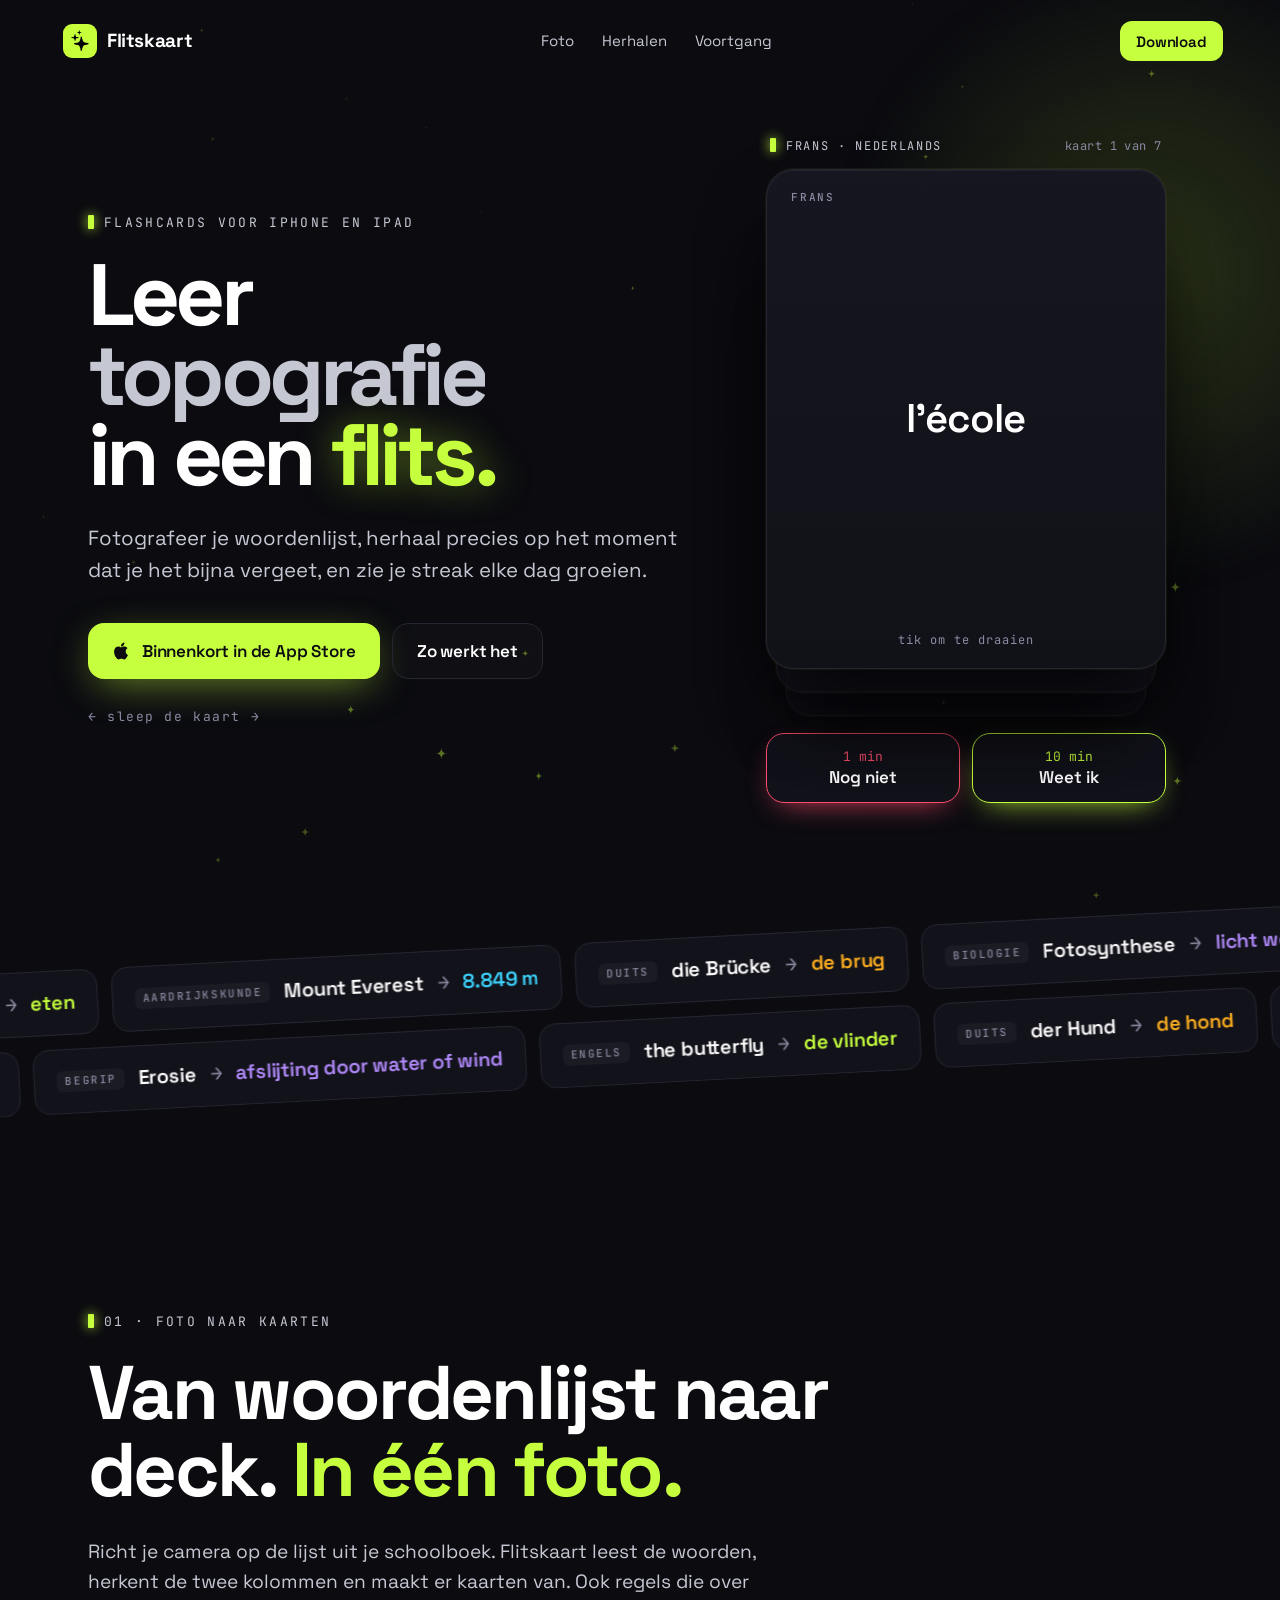
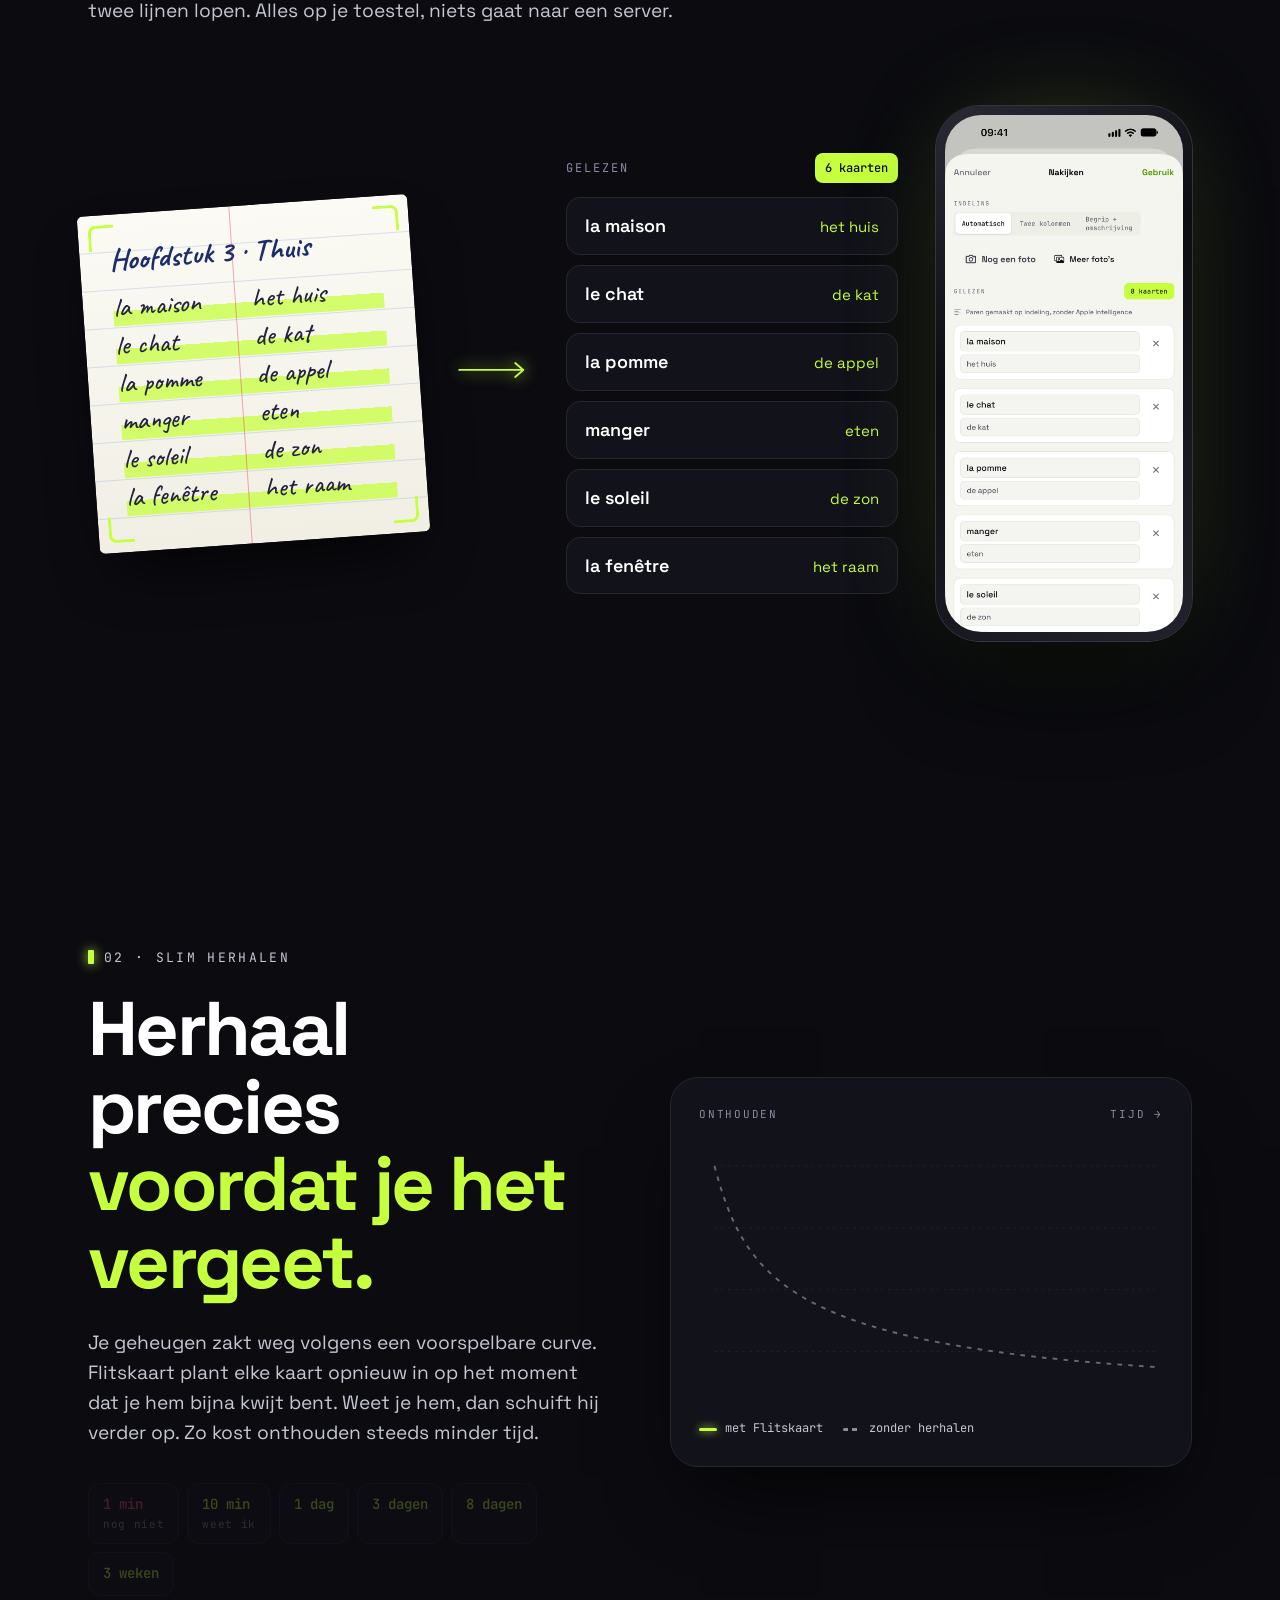
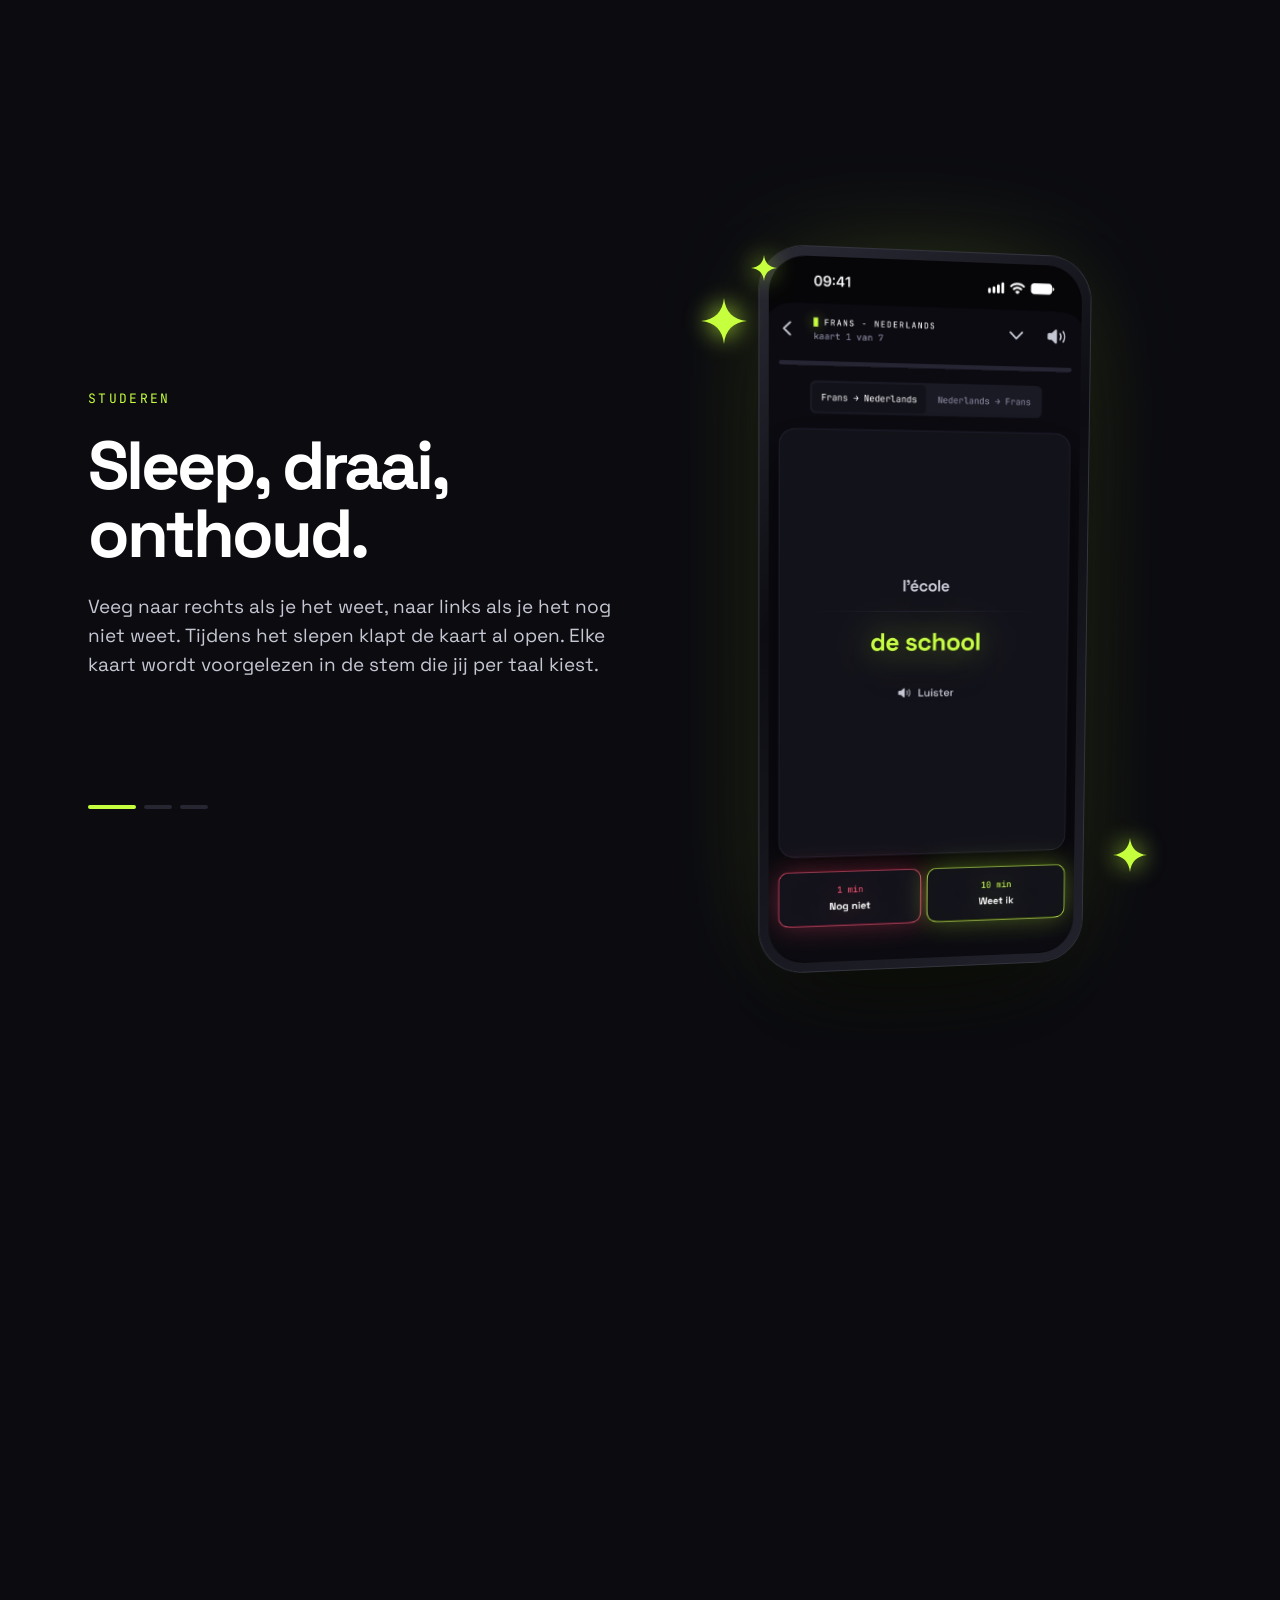
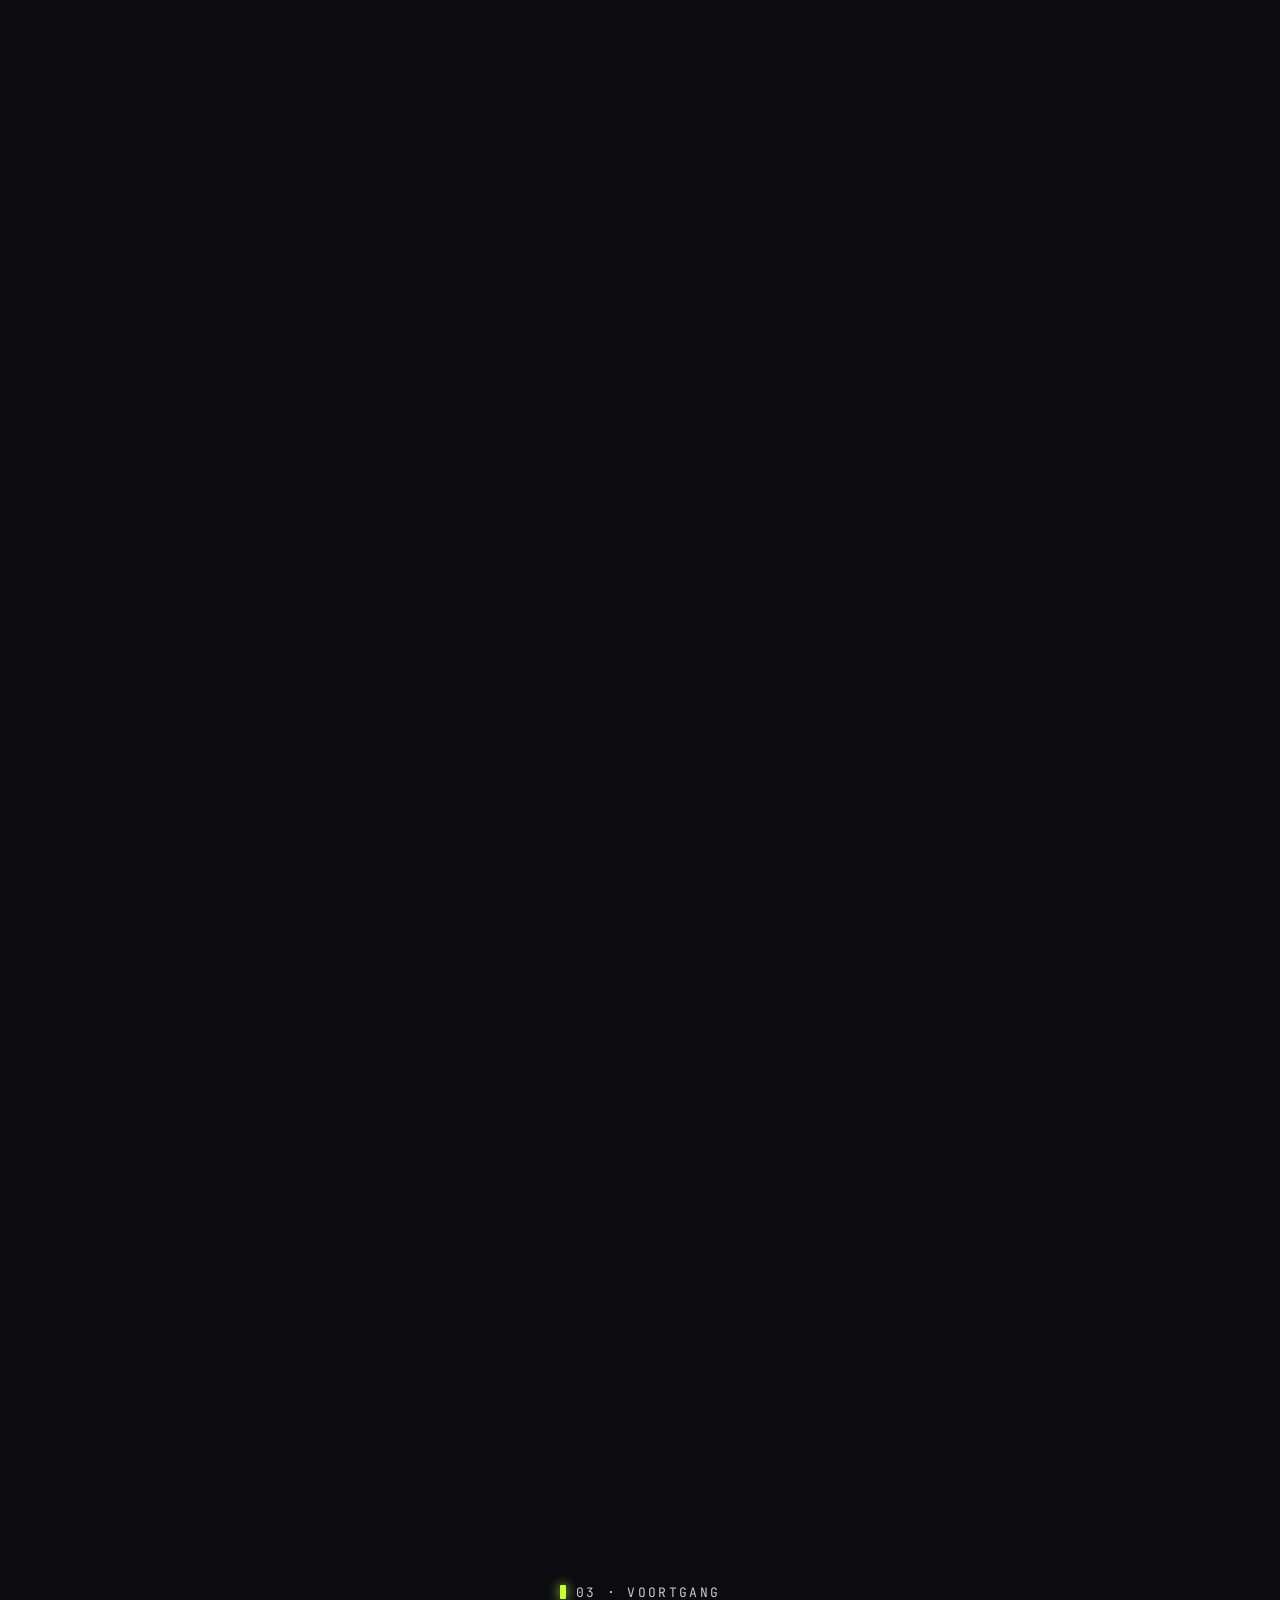
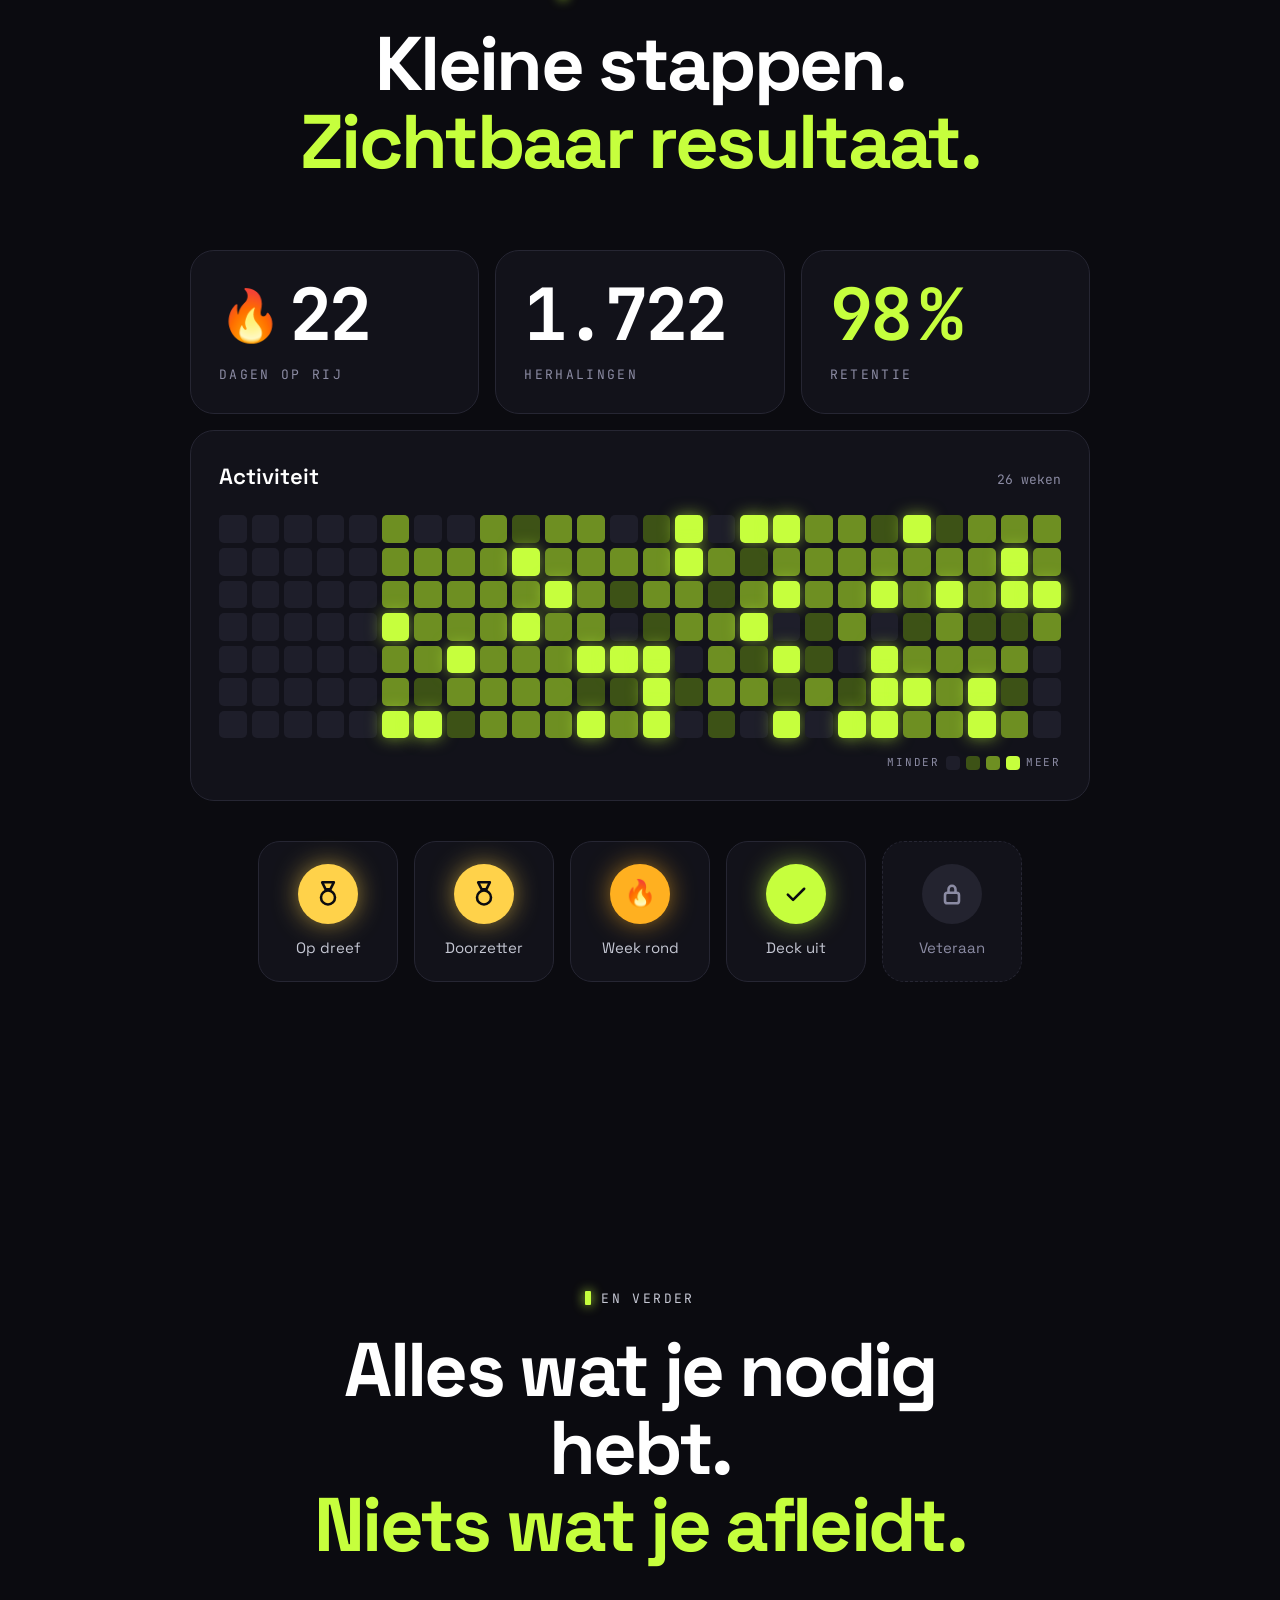
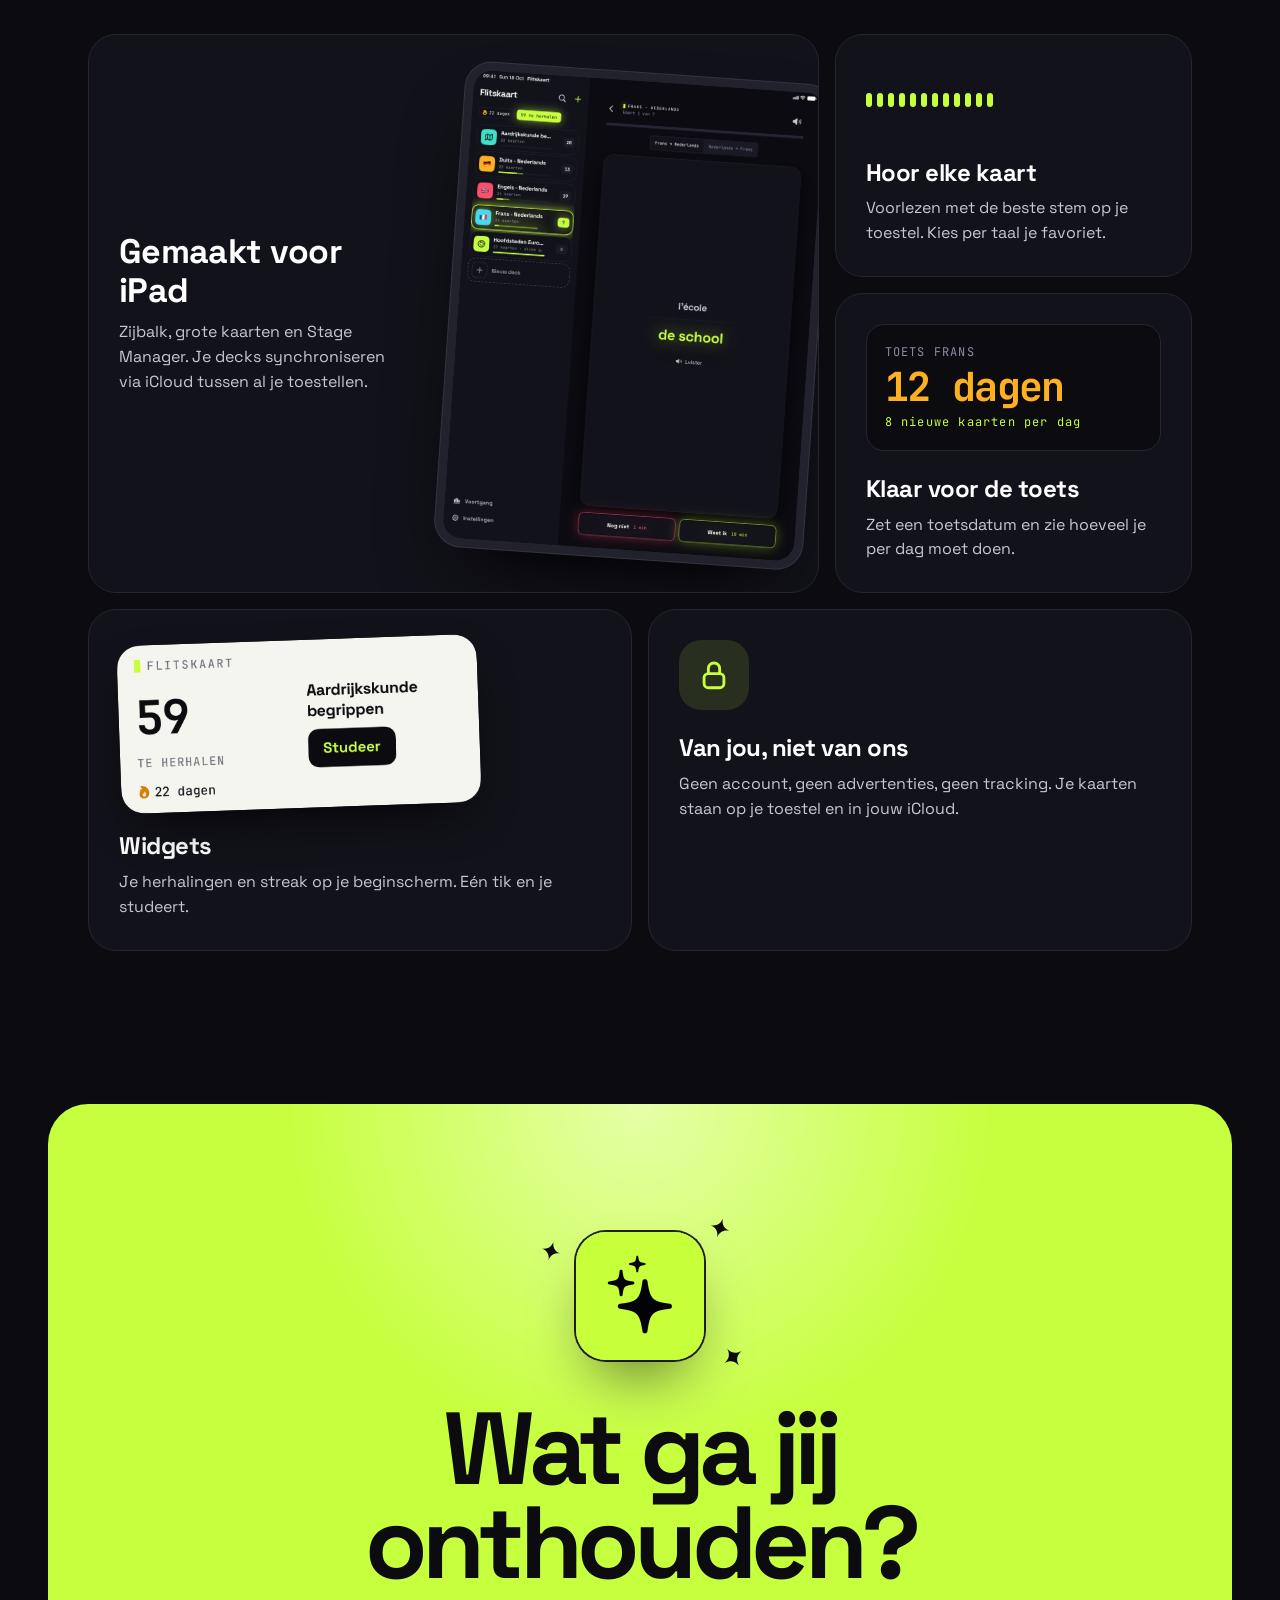
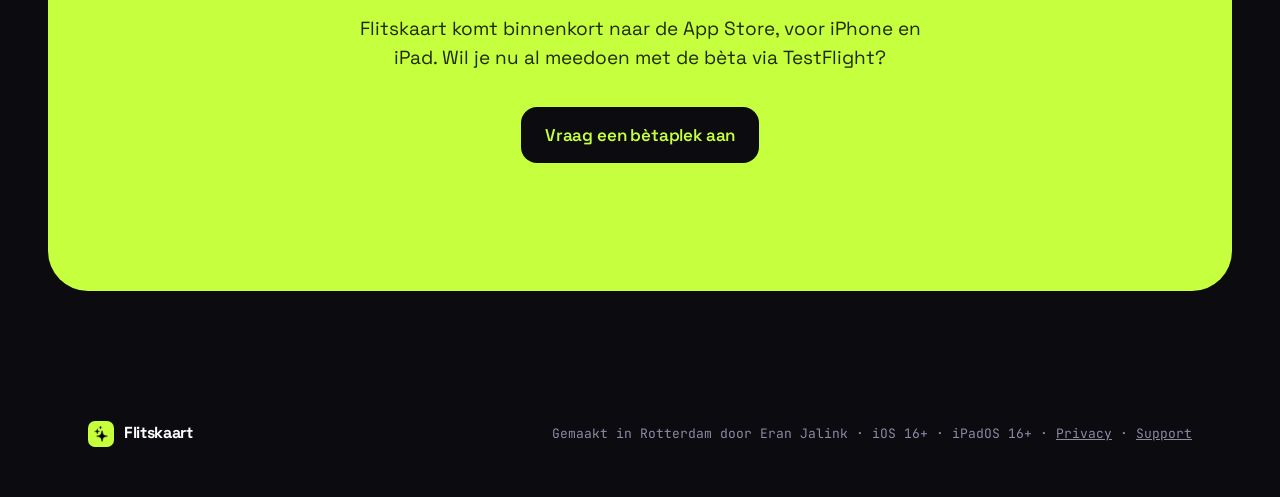
==== flitskaart/index.html @ 09acbc09 "Flitskaart: landing page op /flitskaart/" ====
<!doctype html>
<html lang="nl">
<head>
  <meta charset="utf-8">
  <meta name="viewport" content="width=device-width, initial-scale=1, viewport-fit=cover">
  <title>Flitskaart: leer alles, in een flits</title>
  <meta name="description" content="Flitskaart is een flashcard-app voor iPhone en iPad. Fotografeer je woordenlijst, herhaal slim op het juiste moment en zie je streak groeien. Voor talen, topografie en elk begrip dat je wilt onthouden.">
  <meta name="theme-color" content="#0B0B10">
  <meta property="og:title" content="Flitskaart: leer alles, in een flits">
  <meta property="og:description" content="Flashcards voor iPhone en iPad. Foto van je woordenlijst, slim herhalen, streaks en badges.">
  <meta property="og:type" content="website">
  <meta property="og:url" content="https://apps.jal.ink/flitskaart/">
  <meta property="og:image" content="https://apps.jal.ink/flitskaart/og.png">
  <meta name="twitter:card" content="summary_large_image">
  <link rel="icon" href="favicon.svg" type="image/svg+xml">
  <link rel="apple-touch-icon" href="apple-touch-icon.png">
  <link rel="preconnect" href="https://fonts.googleapis.com">
  <link rel="preconnect" href="https://fonts.gstatic.com" crossorigin>
  <link href="https://fonts.googleapis.com/css2?family=Caveat:wght@500;700&family=JetBrains+Mono:wght@400;500;700&family=Space+Grotesk:wght@400;500;600;700&display=swap" rel="stylesheet">
  <link rel="stylesheet" href="styles.css?v=2">
  <script>document.documentElement.classList.add('js')</script>
</head>
<body>
  <svg width="0" height="0" style="position:absolute" aria-hidden="true">
    <defs>
      <symbol id="spark" viewBox="0 0 100 100"><path d="M50 0C53 30 70 47 100 50C70 53 53 70 50 100C47 70 30 53 0 50C30 47 47 30 50 0Z"/></symbol>
    </defs>
  </svg>

  <header class="nav" id="nav">
    <a class="brand" href="#top" aria-label="Flitskaart">
      <img src="img/icon.png" alt="" width="34" height="34">
      <span>Flitskaart</span>
    </a>
    <nav class="nav-links" aria-label="Secties">
      <a href="#foto">Foto</a>
      <a href="#herhalen">Herhalen</a>
      <a href="#voortgang">Voortgang</a>
    </nav>
    <a class="btn btn-small" href="#download">Download</a>
  </header>

  <main id="top">
    <!-- HERO -->
    <section class="hero">
      <div class="hero-glow" aria-hidden="true"></div>
      <canvas class="sparkfield" id="sparkfield" aria-hidden="true"></canvas>

      <div class="hero-copy">
        <p class="eyebrow"><span class="pip"></span>Flashcards voor iPhone en iPad</p>
        <h1 class="hero-title">
          <span class="line"><span class="word">Leer</span></span>
          <span class="line"><span class="rotator" id="rotator" aria-live="polite"><span>Frans</span></span></span>
          <span class="line"><span class="word">in een</span> <span class="flash">flits.</span></span>
        </h1>
        <p class="hero-sub">Fotografeer je woordenlijst, herhaal precies op het moment dat je het bijna vergeet, en zie je streak elke dag groeien.</p>
        <div class="hero-ctas">
          <a class="btn btn-primary" href="#download">
            <svg viewBox="0 0 24 24" width="20" height="20" aria-hidden="true"><path fill="currentColor" d="M16.4 12.6c0-2.6 2.1-3.8 2.2-3.9-1.2-1.8-3.1-2-3.7-2-1.6-.2-3.1.9-3.9.9-.8 0-2-.9-3.4-.9-1.7 0-3.3 1-4.2 2.6-1.8 3.1-.5 7.7 1.3 10.2.9 1.2 1.9 2.6 3.2 2.6 1.3-.1 1.8-.8 3.3-.8s2 .8 3.4.8c1.4 0 2.3-1.3 3.1-2.5 1-1.4 1.4-2.8 1.4-2.9 0 0-2.7-1-2.7-4.1zM13.9 5c.7-.9 1.2-2 1-3.2-1 0-2.3.7-3 1.6-.7.8-1.2 2-1.1 3.1 1.2.1 2.3-.6 3.1-1.5z"/></svg>
            Binnenkort in de App Store
          </a>
          <a class="btn btn-ghost" href="#hoe">Zo werkt het</a>
        </div>
        <p class="hero-hint mono" aria-hidden="true">← sleep de kaart →</p>
      </div>

      <div class="deck-wrap">
        <div class="deck-meta mono" aria-hidden="true">
          <span><span class="pip"></span><span id="deck-name">FRANS · NEDERLANDS</span></span>
          <span id="deck-count">kaart 1 van 7</span>
        </div>
        <div class="deck" id="deck" role="group" aria-label="Probeer het: sleep de kaart naar rechts als je het weet, naar links als je het nog niet weet. Tik om om te draaien."></div>
        <div class="deck-buttons">
          <button class="rate rate-again" id="btn-again" type="button"><span class="mono">1 min</span>Nog niet</button>
          <button class="rate rate-good" id="btn-good" type="button"><span class="mono">10 min</span>Weet ik</button>
        </div>
      </div>
    </section>

    <!-- MARQUEE -->
    <section class="marquee" aria-label="Voorbeelden van kaarten">
      <div class="marquee-row" data-dir="-1"></div>
      <div class="marquee-row" data-dir="1"></div>
    </section>

    <!-- FOTO -->
    <section class="section photo" id="foto">
      <div class="section-head reveal">
        <p class="eyebrow"><span class="pip"></span>01 · Foto naar kaarten</p>
        <h2>Van woordenlijst naar deck. <em>In één foto.</em></h2>
        <p class="lede">Richt je camera op de lijst uit je schoolboek. Flitskaart leest de woorden, herkent de twee kolommen en maakt er kaarten van. Ook regels die over twee lijnen lopen. Alles op je toestel, niets gaat naar een server.</p>
      </div>
      <div class="photo-stage" id="photo-stage">
        <div class="paper" aria-hidden="true">
          <div class="paper-head">Hoofdstuk 3 · Thuis</div>
          <ul class="paper-list">
            <li><span>la maison</span><span>het huis</span></li>
            <li><span>le chat</span><span>de kat</span></li>
            <li><span>la pomme</span><span>de appel</span></li>
            <li><span>manger</span><span>eten</span></li>
            <li><span>le soleil</span><span>de zon</span></li>
            <li><span>la fenêtre</span><span>het raam</span></li>
          </ul>
          <div class="scanline"></div>
          <div class="corner c1"></div><div class="corner c2"></div><div class="corner c3"></div><div class="corner c4"></div>
        </div>
        <div class="arrow-flow" aria-hidden="true">
          <svg viewBox="0 0 120 40"><path d="M2 20 H110" /><path d="M98 8 L112 20 L98 32" /></svg>
        </div>
        <div class="chips" id="chips" aria-hidden="true">
          <div class="chips-head mono"><span>GELEZEN</span><span class="badge-lime mono" id="chip-count">0 kaarten</span></div>
        </div>
        <div class="phone phone-photo reveal-up">
          <img src="img/iphone-pro-max-02-photo.jpg" alt="Het Nakijken-scherm: acht kaarten gelezen uit een foto, met Frans en Nederlands naast elkaar" loading="lazy" width="900" height="1955">
        </div>
      </div>
    </section>

    <!-- HERHALEN -->
    <section class="section repeat" id="herhalen">
      <div class="repeat-grid">
        <div class="section-head reveal">
          <p class="eyebrow"><span class="pip"></span>02 · Slim herhalen</p>
          <h2>Herhaal precies<br><em>voordat je het vergeet.</em></h2>
          <p class="lede">Je geheugen zakt weg volgens een voorspelbare curve. Flitskaart plant elke kaart opnieuw in op het moment dat je hem bijna kwijt bent. Weet je hem, dan schuift hij verder op. Zo kost onthouden steeds minder tijd.</p>
          <ul class="intervals mono" id="intervals">
            <li><b>1 min</b><span>nog niet</span></li>
            <li><b>10 min</b><span>weet ik</span></li>
            <li><b>1 dag</b></li>
            <li><b>3 dagen</b></li>
            <li><b>8 dagen</b></li>
            <li><b>3 weken</b></li>
          </ul>
        </div>
        <figure class="curve-card reveal">
          <figcaption class="mono"><span>ONTHOUDEN</span><span>TIJD →</span></figcaption>
          <svg class="curve" id="curve" viewBox="0 0 600 340" role="img" aria-label="Grafiek: zonder herhalen zakt wat je onthoudt snel weg; met elke herhaling zakt het langzamer.">
            <defs>
              <linearGradient id="fade" x1="0" x2="0" y1="0" y2="1">
                <stop offset="0" stop-color="#C6FF3D" stop-opacity=".28"/>
                <stop offset="1" stop-color="#C6FF3D" stop-opacity="0"/>
              </linearGradient>
            </defs>
            <g class="grid">
              <line x1="20" y1="40" x2="590" y2="40"/><line x1="20" y1="120" x2="590" y2="120"/><line x1="20" y1="200" x2="590" y2="200"/><line x1="20" y1="280" x2="590" y2="280"/>
            </g>
            <path class="forget" d="M20 40 C 60 190, 120 270, 590 300"/>
            <path class="area" id="curve-area" d="M20 40 C 40 110, 60 140, 90 150 L90 40 C 120 100, 150 120, 190 126 L190 40 C 240 80, 290 96, 340 100 L340 40 C 420 66, 500 76, 590 80 L590 320 L20 320 Z"/>
            <path class="remember" id="curve-line" d="M20 40 C 40 110, 60 140, 90 150 L90 40 C 120 100, 150 120, 190 126 L190 40 C 240 80, 290 96, 340 100 L340 40 C 420 66, 500 76, 590 80"/>
            <g class="dots" id="curve-dots">
              <circle cx="90" cy="40" r="7"/><circle cx="190" cy="40" r="7"/><circle cx="340" cy="40" r="7"/>
            </g>
          </svg>
          <div class="legend mono"><span><i class="l-lime"></i>met Flitskaart</span><span><i class="l-dim"></i>zonder herhalen</span></div>
        </figure>
      </div>
    </section>

    <!-- SHOWCASE (sticky) -->
    <section class="showcase" id="hoe">
      <div class="showcase-sticky">
        <div class="showcase-steps">
          <article class="step is-active" data-step="0">
            <p class="eyebrow mono">Studeren</p>
            <h3>Sleep, draai, onthoud.</h3>
            <p>Veeg naar rechts als je het weet, naar links als je het nog niet weet. Tijdens het slepen klapt de kaart al open. Elke kaart wordt voorgelezen in de stem die jij per taal kiest.</p>
          </article>
          <article class="step" data-step="1">
            <p class="eyebrow mono">Decks</p>
            <h3>Talen, topografie, alles.</h3>
            <p>Woord en vertaling, of begrip en omschrijving. Zet een toetsdatum op een deck en Flitskaart rekent uit hoeveel nieuwe kaarten per dag je nodig hebt.</p>
          </article>
          <article class="step" data-step="2">
            <p class="eyebrow mono">Voortgang</p>
            <h3>Elke dag een vakje groener.</h3>
            <p>Een heatmap van je activiteit, je streak, je retentie en badges die je verdient door door te zetten. Klein genoeg om dagelijks te doen, groot genoeg om trots op te zijn.</p>
          </article>
          <div class="step-dots" aria-hidden="true"><i class="on"></i><i></i><i></i></div>
        </div>
        <div class="showcase-phone">
          <div class="phone phone-big">
            <img class="screen is-on" src="img/iphone-pro-max-01-study-dark.jpg" alt="Studeren: de kaart l'école met het antwoord de school, en knoppen Nog niet en Weet ik" width="900" height="1955">
            <img class="screen" src="img/iphone-pro-max-03-decks-dark.jpg" alt="Decks: Aardrijkskunde, Duits, Engels, Frans en Hoofdsteden Europa met voortgangsbalken" width="900" height="1955" loading="lazy">
            <img class="screen" src="img/iphone-pro-max-04-progress-dark.jpg" alt="Voortgang: 22 dagen op rij, 1.722 herhalingen, 98 procent retentie, heatmap en badges" width="900" height="1955" loading="lazy">
          </div>
          <div class="orbit" aria-hidden="true"><svg><use href="#spark"/></svg><svg><use href="#spark"/></svg><svg><use href="#spark"/></svg></div>
        </div>
      </div>
    </section>

    <!-- VOORTGANG -->
    <section class="section progress" id="voortgang">
      <div class="section-head center reveal">
        <p class="eyebrow"><span class="pip"></span>03 · Voortgang</p>
        <h2>Kleine stappen.<br><em>Zichtbaar resultaat.</em></h2>
      </div>
      <div class="stats">
        <div class="stat reveal"><div class="stat-num"><span class="flame">🔥</span><span data-count="22">0</span></div><div class="stat-label mono">dagen op rij</div></div>
        <div class="stat reveal"><div class="stat-num" data-count="1722" data-format="nl">0</div><div class="stat-label mono">herhalingen</div></div>
        <div class="stat reveal"><div class="stat-num lime"><span data-count="98">0</span>%</div><div class="stat-label mono">retentie</div></div>
      </div>
      <div class="heat-card reveal">
        <div class="heat-head"><span>Activiteit</span><span class="mono dim">26 weken</span></div>
        <div class="heatmap" id="heatmap" aria-hidden="true"></div>
        <div class="heat-legend mono"><span>MINDER</span><i class="h0"></i><i class="h1"></i><i class="h2"></i><i class="h3"></i><span>MEER</span></div>
      </div>
      <div class="badges" id="badges">
        <div class="badge"><div class="medal gold"><svg viewBox="0 0 24 24"><path d="M7 2h10l-3 6h-4z"/><circle cx="12" cy="15" r="6"/></svg></div><span>Op dreef</span></div>
        <div class="badge"><div class="medal gold"><svg viewBox="0 0 24 24"><path d="M7 2h10l-3 6h-4z"/><circle cx="12" cy="15" r="6"/></svg></div><span>Doorzetter</span></div>
        <div class="badge"><div class="medal orange"><span>🔥</span></div><span>Week rond</span></div>
        <div class="badge"><div class="medal lime"><svg viewBox="0 0 24 24"><path d="M5 12.5l4.5 4.5L19 7.5"/></svg></div><span>Deck uit</span></div>
        <div class="badge locked"><div class="medal"><svg viewBox="0 0 24 24"><rect x="6" y="11" width="12" height="9" rx="2"/><path d="M9 11V8a3 3 0 0 1 6 0v3"/></svg></div><span>Veteraan</span></div>
      </div>
    </section>

    <!-- BENTO -->
    <section class="section bento-wrap">
      <div class="section-head center reveal">
        <p class="eyebrow"><span class="pip"></span>En verder</p>
        <h2>Alles wat je nodig hebt.<br><em>Niets wat je afleidt.</em></h2>
      </div>
      <div class="bento">
        <article class="tile tile-ipad reveal">
          <div class="tile-copy"><h3>Gemaakt voor iPad</h3><p>Zijbalk, grote kaarten en Stage Manager. Je decks synchroniseren via iCloud tussen al je toestellen.</p></div>
          <div class="ipad"><img src="img/ipad-pro-13-01-study-dark.jpg" alt="Flitskaart op iPad: studeren met een grote kaart" loading="lazy" width="900" height="1200"></div>
        </article>
        <article class="tile tile-voice reveal">
          <div class="wave" aria-hidden="true"><i></i><i></i><i></i><i></i><i></i><i></i><i></i><i></i><i></i><i></i><i></i><i></i></div>
          <h3>Hoor elke kaart</h3>
          <p>Voorlezen met de beste stem op je toestel. Kies per taal je favoriet.</p>
        </article>
        <article class="tile tile-exam reveal">
          <div class="countdown"><span class="mono dim">TOETS FRANS</span><b><span data-count="12">0</span> dagen</b><span class="mono">8 nieuwe kaarten per dag</span></div>
          <h3>Klaar voor de toets</h3>
          <p>Zet een toetsdatum en zie hoeveel je per dag moet doen.</p>
        </article>
        <article class="tile tile-widget reveal">
          <img src="img/widget-medium.png" alt="Widget met 59 kaarten te herhalen en een streak van 22 dagen" loading="lazy" width="1014" height="474">
          <h3>Widgets</h3>
          <p>Je herhalingen en streak op je beginscherm. Eén tik en je studeert.</p>
        </article>
        <article class="tile tile-private reveal">
          <div class="lock" aria-hidden="true"><svg viewBox="0 0 24 24"><rect x="5" y="11" width="14" height="10" rx="3"/><path d="M8 11V7.5a4 4 0 0 1 8 0V11"/></svg></div>
          <h3>Van jou, niet van ons</h3>
          <p>Geen account, geen advertenties, geen tracking. Je kaarten staan op je toestel en in jouw iCloud.</p>
        </article>
      </div>
    </section>

    <!-- CTA -->
    <section class="cta" id="download">
      <div class="cta-inner">
        <div class="cta-icon">
          <img src="img/icon.png" alt="App-icoon van Flitskaart" width="128" height="128">
          <svg class="cta-spark s1" aria-hidden="true"><use href="#spark"/></svg>
          <svg class="cta-spark s2" aria-hidden="true"><use href="#spark"/></svg>
          <svg class="cta-spark s3" aria-hidden="true"><use href="#spark"/></svg>
        </div>
        <h2>Wat ga jij<br>onthouden?</h2>
        <p>Flitskaart komt binnenkort naar de App Store, voor iPhone en iPad. Wil je nu al meedoen met de bèta via TestFlight?</p>
        <div class="hero-ctas center">
          <a class="btn btn-dark" href="mailto:eran@jal.ink?subject=Flitskaart%20b%C3%A8ta">Vraag een bètaplek aan</a>
        </div>
      </div>
    </section>
  </main>

  <footer class="footer">
    <div class="brand"><img src="img/icon.png" alt="" width="26" height="26"><span>Flitskaart</span></div>
    <p class="mono dim">Gemaakt in Rotterdam door Eran Jalink · iOS 16+ · iPadOS 16+ · <a href="https://apps.jal.ink/flitskaart/privacy/">Privacy</a> · <a href="https://apps.jal.ink/flitskaart/support/">Support</a></p>
  </footer>

  <script src="vendor/motion.js"></script>
  <script src="main.js?v=2"></script>
</body>
</html>
---- flitskaart/styles.css ----
/* Flitskaart landing. Tokens follow design/colors_and_type.css (Arcade, dark theme). */
:root {
  --bg: #0B0B10;
  --bg-2: #101018;
  --card: #12121A;
  --card-2: #171722;
  --border: #262633;
  --ink: #FFFFFF;
  --ink-2: #C5C7D3;
  --ink-3: #8B8BA3;
  --lime: #C6FF3D;
  --lime-soft: rgba(198, 255, 61, 0.12);
  --again: #FF4D6D;
  --hard: #FFB020;
  --easy: #3DD6FF;
  --violet: #B48CFF;
  --gold: #FFD24A;
  --font: "Space Grotesk", -apple-system, BlinkMacSystemFont, system-ui, sans-serif;
  --mono: "JetBrains Mono", ui-monospace, SFMono-Regular, Menlo, monospace;
  --hand: "Caveat", "Bradley Hand", cursive;
  --gutter: clamp(16px, 4vw, 48px);
  --max: 1200px;
  --ease: cubic-bezier(.2, .8, .2, 1);
  color-scheme: dark;
}

*, *::before, *::after { box-sizing: border-box; }
html { scroll-behavior: smooth; -webkit-text-size-adjust: 100%; overflow-x: clip; }
body {
  margin: 0;
  background: var(--bg);
  color: var(--ink);
  font-family: var(--font);
  font-size: 17px;
  line-height: 1.55;
  -webkit-font-smoothing: antialiased;
  overflow-x: clip;
}
img { display: block; max-width: 100%; height: auto; }
a { color: inherit; }
h1, h2, h3 { margin: 0; font-weight: 700; letter-spacing: -0.035em; line-height: 1.02; }
h2 { font-size: clamp(38px, 6vw, 76px); }
h2 em, h1 em { font-style: normal; color: var(--lime); }
h3 { font-size: 24px; letter-spacing: -0.02em; line-height: 1.15; }
p { margin: 0; }
.mono { font-family: var(--mono); }
.dim { color: var(--ink-3); }
.lime { color: var(--lime); }
::selection { background: var(--lime); color: var(--bg); }

.pip { display: inline-block; width: 6px; height: 14px; background: var(--lime); border-radius: 1px; margin-right: 10px; vertical-align: -2px; box-shadow: 0 0 12px var(--lime); }
.eyebrow { font-family: var(--mono); font-size: 13px; letter-spacing: .18em; text-transform: uppercase; color: var(--ink-2); margin-bottom: 22px; }

/* Buttons */
.btn {
  --h: 56px;
  display: inline-flex; align-items: center; gap: 10px;
  height: var(--h); padding: 0 24px; border-radius: 16px;
  font: 600 17px/1 var(--font); text-decoration: none; letter-spacing: -0.01em;
  transition: transform .25s var(--ease), box-shadow .25s var(--ease), background .25s;
  will-change: transform;
}
.btn:active { transform: scale(.97); }
.btn-primary { background: var(--lime); color: var(--bg); box-shadow: 0 0 0 0 var(--lime), 0 10px 40px -10px rgba(198,255,61,.6); }
.btn-primary:hover { box-shadow: 0 0 0 4px rgba(198,255,61,.18), 0 18px 50px -10px rgba(198,255,61,.8); transform: translateY(-2px); }
.btn-ghost { color: var(--ink); border: 1px solid var(--border); background: rgba(255,255,255,.02); }
.btn-ghost:hover { border-color: var(--ink-3); transform: translateY(-2px); }
.btn-dark { background: var(--bg); color: var(--lime); }
.btn-dark:hover { transform: translateY(-2px); box-shadow: 0 20px 40px -12px rgba(0,0,0,.5); }
.btn-small { --h: 40px; padding: 0 16px; font-size: 15px; border-radius: 12px; background: var(--lime); color: var(--bg); }

/* Nav */
.nav {
  position: fixed; inset: 12px var(--gutter) auto; z-index: 50;
  display: flex; align-items: center; justify-content: space-between; gap: 16px;
  max-width: var(--max); margin: 0 auto; padding: 8px 8px 8px 14px;
  border-radius: 18px; border: 1px solid transparent;
  transition: background .3s, border-color .3s, backdrop-filter .3s;
}
.nav.is-scrolled { background: rgba(11,11,16,.72); border-color: var(--border); backdrop-filter: blur(18px) saturate(1.4); -webkit-backdrop-filter: blur(18px) saturate(1.4); }
.brand { display: inline-flex; align-items: center; gap: 10px; font-weight: 700; font-size: 19px; letter-spacing: -0.02em; text-decoration: none; }
.brand img { border-radius: 9px; }
.nav-links { display: flex; gap: 28px; font-size: 15px; color: var(--ink-2); }
.nav-links a { text-decoration: none; transition: color .2s; }
.nav-links a:hover { color: var(--lime); }

/* Hero */
.hero {
  position: relative; min-height: 100svh;
  display: grid; grid-template-columns: minmax(0, 1.15fr) minmax(340px, .85fr); align-items: center; gap: 40px;
  max-width: var(--max); margin: 0 auto; padding: 120px var(--gutter) 80px;
}
.hero-glow {
  position: absolute; inset: -20% -30% auto auto; width: 900px; height: 900px; pointer-events: none;
  background: radial-gradient(closest-side, rgba(198,255,61,.16), transparent 70%);
  filter: blur(20px); z-index: -1;
}
.sparkfield { position: absolute; inset: 0; width: 100%; height: 100%; pointer-events: none; z-index: -1; }
.hero-title { font-size: clamp(52px, 6.8vw, 104px); letter-spacing: -0.055em; line-height: .92; margin-bottom: 28px; }
.hero-title .line { display: block; white-space: nowrap; }
.rotator { display: inline-grid; color: var(--ink-2); vertical-align: bottom; overflow: hidden; padding-bottom: .08em; margin-bottom: -.08em; color: var(--ink-2); }
.rotator > span { grid-area: 1 / 1; display: inline-block; }
.flash { color: var(--lime); text-shadow: 0 0 40px rgba(198,255,61,.45); display: inline-block; }
.hero-sub { font-size: clamp(18px, 1.6vw, 21px); color: var(--ink-2); max-width: 30em; margin-bottom: 36px; }
.hero-ctas { display: flex; flex-wrap: wrap; gap: 12px; }
.hero-ctas.center { justify-content: center; }
.hero-hint { margin-top: 28px; font-size: 13px; color: var(--ink-3); letter-spacing: .12em; }

/* Deck */
.deck-wrap { position: relative; width: min(100%, 400px); justify-self: center; }
.deck-meta { display: flex; justify-content: space-between; font-size: 12px; letter-spacing: .14em; color: var(--ink-2); margin-bottom: 14px; padding: 0 4px; }
.deck-meta #deck-count { color: var(--ink-3); letter-spacing: .04em; }
.deck { position: relative; aspect-ratio: 4 / 5; perspective: 1400px; touch-action: pan-y; user-select: none; -webkit-user-select: none; }
.card {
  position: absolute; inset: 0; cursor: grab;
  transform-style: preserve-3d; will-change: transform;
}
.card:active { cursor: grabbing; }
.card-inner { position: absolute; inset: 0; transform-style: preserve-3d; transition: transform .6s var(--ease); }
.card.is-flipped .card-inner { transform: rotateY(180deg); }
.face {
  position: absolute; inset: 0; backface-visibility: hidden; -webkit-backface-visibility: hidden;
  display: flex; flex-direction: column; align-items: center; justify-content: center; gap: 18px; text-align: center; padding: 32px;
  border-radius: 28px; overflow: hidden; overflow-wrap: anywhere; background: linear-gradient(180deg, #161620, #111118); border: 1px solid var(--border);
  box-shadow: 0 0 0 1px rgba(198,255,61,.06), 0 40px 80px -20px rgba(0,0,0,.8), inset 0 1px 0 rgba(255,255,255,.05);
}
.face-back { transform: rotateY(180deg); }
.face .kind { position: absolute; top: 22px; left: 24px; font: 500 11px/1 var(--mono); letter-spacing: .16em; color: var(--ink-3); text-transform: uppercase; }
.face .tapme { position: absolute; bottom: 22px; font: 400 12px/1 var(--mono); color: var(--ink-3); letter-spacing: .08em; }
.card:not(:first-child) .tapme, .card:not(:first-child) .kind { opacity: 0; }
.face .q { font-size: clamp(30px, 4vw, 40px); font-weight: 600; letter-spacing: -0.02em; line-height: 1.1; }
.face-back .q { font-size: 22px; color: var(--ink-2); font-weight: 500; }
.face .rule { width: 70%; height: 1px; background: linear-gradient(90deg, transparent, var(--border), transparent); }
.face .a { font-size: clamp(34px, 4.6vw, 48px); font-weight: 700; color: var(--lime); letter-spacing: -0.03em; line-height: 1.05; text-shadow: 0 0 26px rgba(198,255,61,.5); }
.face .a.long { font-size: 24px; line-height: 1.25; }
.stamp {
  position: absolute; top: 26px; padding: 6px 12px; border-radius: 10px; font: 700 14px/1 var(--mono); letter-spacing: .12em; opacity: 0; pointer-events: none;
  border: 2px solid currentColor; transform: rotate(-10deg); backface-visibility: hidden;
}
.stamp-good { right: 22px; color: var(--lime); transform: rotate(10deg); }
.stamp-again { left: 22px; color: var(--again); }

.deck-buttons { display: grid; grid-template-columns: 1fr 1fr; gap: 12px; margin-top: 64px; }
.rate {
  display: flex; flex-direction: column; align-items: center; gap: 6px; padding: 16px 10px; border-radius: 18px;
  background: var(--card); color: var(--ink); font: 600 17px/1 var(--font); cursor: pointer; border: 1.5px solid;
  transition: transform .2s var(--ease), box-shadow .2s, background .2s;
}
.rate .mono { font-size: 13px; font-weight: 400; }
.rate-again { border-color: var(--again); box-shadow: 0 10px 30px -14px var(--again); }
.rate-again .mono { color: var(--again); }
.rate-good { border-color: var(--lime); box-shadow: 0 10px 30px -14px var(--lime); }
.rate-good .mono { color: var(--lime); }
.rate:hover { transform: translateY(-2px); }
.rate:active { transform: scale(.96); }
.rate-again:hover { background: rgba(255,77,109,.08); }
.rate-good:hover { background: var(--lime-soft); }

/* Marquee */
.marquee { padding: 40px 0 60px; overflow: hidden; transform: rotate(-3deg); margin: 0 -40px; }
.marquee-row { display: flex; gap: 14px; width: max-content; margin-bottom: 14px; will-change: transform; }
.mcard {
  display: inline-flex; align-items: center; gap: 14px; padding: 16px 22px; border-radius: 16px; white-space: nowrap;
  background: var(--card); border: 1px solid var(--border); font-size: 20px; font-weight: 600; letter-spacing: -0.01em;
}
.mcard .arrow { color: var(--ink-3); font-family: var(--mono); font-weight: 400; }
.mcard .ans { color: var(--c, var(--lime)); }
.mcard .tag { font: 500 11px/1 var(--mono); letter-spacing: .14em; color: var(--ink-3); text-transform: uppercase; padding: 5px 8px; border-radius: 6px; background: rgba(255,255,255,.04); }

/* Sections */
.section { max-width: var(--max); margin: 0 auto; padding: clamp(90px, 12vw, 160px) var(--gutter); }
.section-head { max-width: 760px; }
.section-head.center { margin: 0 auto; text-align: center; }
.section-head .lede { margin-top: 28px; font-size: clamp(18px, 1.5vw, 20px); color: var(--ink-2); max-width: 36em; }

/* Photo */
.photo-stage {
  position: relative; margin-top: 80px;
  display: grid; grid-template-columns: 1fr auto 1fr auto; align-items: center; gap: clamp(16px, 3vw, 40px);
}
.paper {
  position: relative; padding: 30px 30px 36px; border-radius: 6px; color: #23243a;
  background:
    repeating-linear-gradient(180deg, transparent 0 37px, rgba(60,110,200,.18) 37px 38px),
    linear-gradient(180deg, #FBFAF4, #F1EFE4);
  box-shadow: 0 30px 60px -20px rgba(0,0,0,.7), 0 0 0 1px rgba(0,0,0,.05);
  transform: rotate(-4deg); overflow: hidden;
}
.paper::before { content: ""; position: absolute; top: 0; bottom: 0; left: 46%; width: 1px; background: rgba(224,23,63,.35); }
.paper-head { font: 700 30px/1 var(--hand); margin-bottom: 14px; color: #1d2d6b; }
.paper-list { list-style: none; margin: 0; padding: 0; font: 500 27px/38px var(--hand); }
.paper-list li { display: grid; grid-template-columns: 46% 1fr; }
.paper-list li span:last-child { padding-left: 14px; }
.paper-list li.is-read span { background: linear-gradient(transparent 60%, rgba(198,255,61,.75) 60%); }
.scanline {
  position: absolute; left: 0; right: 0; top: 0; height: 70px; pointer-events: none;
  background: linear-gradient(180deg, transparent, rgba(198,255,61,.35) 85%, var(--lime) 100%);
  border-bottom: 2px solid var(--lime); box-shadow: 0 6px 24px var(--lime); opacity: 0; transform: translateY(-80px);
}
.corner { position: absolute; width: 26px; height: 26px; border: 3px solid var(--lime); opacity: 0; transition: opacity .4s; }
.photo-stage.is-scanning .corner { opacity: 1; }
.c1 { top: 10px; left: 10px; border-right: 0; border-bottom: 0; border-radius: 8px 0 0 0; }
.c2 { top: 10px; right: 10px; border-left: 0; border-bottom: 0; border-radius: 0 8px 0 0; }
.c3 { bottom: 10px; left: 10px; border-right: 0; border-top: 0; border-radius: 0 0 0 8px; }
.c4 { bottom: 10px; right: 10px; border-left: 0; border-top: 0; border-radius: 0 0 8px 0; }
.arrow-flow svg { width: 70px; height: 24px; fill: none; stroke: var(--lime); stroke-width: 3; stroke-linecap: round; stroke-linejoin: round; filter: drop-shadow(0 0 8px var(--lime)); }
.chips { display: flex; flex-direction: column; gap: 10px; min-width: 0; }
.chips-head { display: flex; justify-content: space-between; align-items: center; font-size: 12px; letter-spacing: .16em; color: var(--ink-3); margin-bottom: 4px; }
.badge-lime { background: var(--lime); color: var(--bg); padding: 6px 10px; border-radius: 8px; font-size: 12px; letter-spacing: 0; font-weight: 500; }
.chip {
  display: flex; justify-content: space-between; align-items: baseline; gap: 12px; padding: 14px 18px; border-radius: 14px; background: var(--card); border: 1px solid var(--border);
}
.chip b { font-size: 18px; font-weight: 600; }
.chip span { font-size: 15px; color: var(--lime); }
.phone {
  position: relative; border-radius: 44px; padding: 9px; background: linear-gradient(145deg, #2a2a35, #0c0c12 40%, #22222c);
  box-shadow: 0 0 0 1px #34343f, 0 50px 100px -30px rgba(0,0,0,.9), 0 0 120px -40px rgba(198,255,61,.35);
}
.phone img { border-radius: 36px; width: 100%; }
.phone-photo { width: clamp(200px, 20vw, 260px); }

/* Repeat */
.repeat-grid { display: grid; grid-template-columns: 1fr 1fr; gap: 60px; align-items: center; }
.intervals { list-style: none; padding: 0; margin: 36px 0 0; display: flex; flex-wrap: wrap; gap: 8px; }
.intervals li { display: flex; flex-direction: column; padding: 10px 14px; border-radius: 12px; border: 1px solid var(--border); background: var(--card); font-size: 14px; }
.intervals li b { color: var(--lime); font-weight: 500; }
.intervals li span { font-size: 11px; color: var(--ink-3); letter-spacing: .06em; }
.intervals li:first-child b { color: var(--again); }
.curve-card { margin: 0; padding: 28px; border-radius: 28px; background: var(--card); border: 1px solid var(--border); box-shadow: 0 40px 80px -30px rgba(0,0,0,.8); }
.curve-card figcaption { display: flex; justify-content: space-between; font-size: 11px; letter-spacing: .16em; color: var(--ink-3); margin-bottom: 12px; }
.curve { width: 100%; height: auto; overflow: visible; }
.curve .grid line { stroke: var(--border); stroke-dasharray: 3 6; }
.curve .forget { fill: none; stroke: var(--ink-3); stroke-width: 2.5; stroke-dasharray: 6 8; opacity: .7; }
.curve .remember { fill: none; stroke: var(--lime); stroke-width: 4; stroke-linecap: round; stroke-linejoin: round; filter: drop-shadow(0 0 10px rgba(198,255,61,.7)); }
.curve .area { fill: url(#fade); }
.curve .dots circle { fill: var(--bg); stroke: var(--lime); stroke-width: 3; }
.legend { display: flex; gap: 20px; margin-top: 14px; font-size: 12px; color: var(--ink-2); }
.legend i { display: inline-block; width: 18px; height: 3px; border-radius: 2px; margin-right: 8px; vertical-align: middle; }
.l-lime { background: var(--lime); box-shadow: 0 0 8px var(--lime); }
.l-dim { background: repeating-linear-gradient(90deg, var(--ink-3) 0 5px, transparent 5px 9px); }

/* Showcase */
.showcase { position: relative; height: 320vh; }
.showcase-sticky {
  position: sticky; top: 0; height: 100svh; overflow: hidden;
  display: grid; grid-template-columns: 1fr 1fr; align-items: center; gap: 40px;
  max-width: var(--max); margin: 0 auto; padding: 0 var(--gutter);
}
.showcase-steps { position: relative; min-height: 420px; }
.step { position: absolute; inset: 0 0 auto 0; opacity: 0; transform: translateY(30px); transition: opacity .6s var(--ease), transform .6s var(--ease); pointer-events: none; }
.step.is-active { opacity: 1; transform: none; pointer-events: auto; }
.step h3 { font-size: clamp(40px, 5.4vw, 68px); letter-spacing: -0.045em; line-height: 1; margin-bottom: 24px; }
.step p:not(.eyebrow) { font-size: 19px; color: var(--ink-2); max-width: 28em; }
.step .eyebrow { color: var(--lime); }
.step-dots { position: absolute; bottom: 0; left: 0; display: flex; gap: 8px; }
.step-dots i { width: 28px; height: 4px; border-radius: 2px; background: var(--border); transition: background .4s, width .4s; }
.step-dots i.on { background: var(--lime); width: 48px; }
.showcase-phone { position: relative; justify-self: center; }
.phone-big { width: clamp(240px, 26vw, 330px); aspect-ratio: 900 / 1955; }
.phone-big .screen { position: absolute; inset: 9px; width: calc(100% - 18px); height: calc(100% - 18px); object-fit: cover; opacity: 0; transform: scale(1.04); transition: opacity .6s var(--ease), transform .8s var(--ease); }
.phone-big .screen.is-on { opacity: 1; transform: none; }
.orbit svg { position: absolute; fill: var(--lime); filter: drop-shadow(0 0 12px var(--lime)); }
.orbit svg:nth-child(1) { width: 46px; height: 46px; top: 8%; left: -60px; }
.orbit svg:nth-child(2) { width: 26px; height: 26px; top: 2%; left: -10px; }
.orbit svg:nth-child(3) { width: 34px; height: 34px; bottom: 12%; right: -56px; }

/* Progress */
.stats { display: grid; grid-template-columns: repeat(3, 1fr); gap: 16px; margin: 70px auto 16px; max-width: 900px; }
.stat { padding: 28px; border-radius: 24px; background: var(--card); border: 1px solid var(--border); }
.stat-num { font: 700 clamp(44px, 6vw, 72px)/1 var(--mono); letter-spacing: -0.04em; display: flex; align-items: center; gap: 10px; }
.stat-num .flame { font-size: .7em; }
.stat-label { margin-top: 14px; font-size: 13px; letter-spacing: .18em; text-transform: uppercase; color: var(--ink-3); }
.heat-card { max-width: 900px; margin: 0 auto; padding: 28px; border-radius: 24px; background: var(--card); border: 1px solid var(--border); }
.heat-head { display: flex; justify-content: space-between; align-items: baseline; font-size: 22px; font-weight: 600; margin-bottom: 22px; }
.heat-head .mono { font-size: 13px; font-weight: 400; }
.heatmap { display: grid; grid-template-columns: repeat(26, 1fr); grid-template-rows: repeat(7, 1fr); grid-auto-flow: column; gap: 5px; }
.heatmap i { aspect-ratio: 1; border-radius: 5px; background: #1E1E2A; }
.heatmap i.h1 { background: #3d5216; }
.heatmap i.h2 { background: #6E8F22; }
.heatmap i.h3 { background: var(--lime); box-shadow: 0 0 16px rgba(198,255,61,.55); }
.heat-legend { display: flex; justify-content: flex-end; align-items: center; gap: 6px; margin-top: 16px; font-size: 11px; letter-spacing: .16em; color: var(--ink-3); }
.heat-legend i { width: 14px; height: 14px; border-radius: 4px; }
.heat-legend .h0 { background: #1E1E2A; } .heat-legend .h1 { background: #3d5216; } .heat-legend .h2 { background: #6E8F22; } .heat-legend .h3 { background: var(--lime); }
.badges { display: flex; justify-content: center; flex-wrap: wrap; gap: 16px; margin-top: 40px; }
.badge { display: flex; flex-direction: column; align-items: center; gap: 12px; width: 140px; padding: 22px 10px; border-radius: 22px; background: var(--card); border: 1px solid var(--border); font-size: 15px; color: var(--ink-2); }
.badge.locked { border-style: dashed; color: var(--ink-3); }
.medal { width: 60px; height: 60px; border-radius: 50%; display: grid; place-items: center; background: #23232f; font-size: 26px; }
.medal svg { width: 28px; height: 28px; fill: none; stroke: #0B0B10; stroke-width: 2.2; stroke-linecap: round; stroke-linejoin: round; }
.medal.gold { background: var(--gold); box-shadow: 0 0 30px -6px var(--gold); }
.medal.orange { background: var(--hard); box-shadow: 0 0 30px -6px var(--hard); }
.medal.lime { background: var(--lime); box-shadow: 0 0 30px -6px var(--lime); }
.badge.locked .medal svg { stroke: var(--ink-3); }

/* Bento */
.bento { display: grid; grid-template-columns: repeat(6, 1fr); gap: 16px; margin-top: 70px; }
.tile { position: relative; overflow: hidden; padding: 30px; border-radius: 28px; background: var(--card); border: 1px solid var(--border); display: flex; flex-direction: column; gap: 10px; }
.tile::after { content: ""; position: absolute; inset: 0; border-radius: inherit; pointer-events: none; background: radial-gradient(400px circle at var(--mx, 50%) var(--my, -20%), rgba(198,255,61,.09), transparent 60%); opacity: 0; transition: opacity .3s; }
.tile:hover::after { opacity: 1; }
.tile p { color: var(--ink-2); font-size: 16px; }
.tile-ipad { grid-column: span 4; grid-row: span 2; flex-direction: row; align-items: center; gap: 30px; }
.tile-ipad .tile-copy { flex: 1; display: flex; flex-direction: column; gap: 10px; }
.tile-ipad h3 { font-size: 34px; }
.ipad { flex: 1.3; border-radius: 26px; padding: 8px; background: #22222c; box-shadow: 0 0 0 1px #34343f, 0 40px 80px -30px #000; transform: rotate(4deg) translateX(30px); }
.ipad img { border-radius: 19px; }
.tile-voice, .tile-exam, .tile-widget, .tile-private { grid-column: span 2; }
.tile-widget { grid-column: span 3; }
.tile-private { grid-column: span 3; }
.wave { display: flex; align-items: center; gap: 5px; height: 70px; margin-bottom: 14px; }
.wave i { width: 6px; border-radius: 3px; background: var(--lime); height: 20%; animation: wave 1.2s ease-in-out infinite; animation-play-state: paused; }
.tile-voice.is-in .wave i { animation-play-state: running; }
.wave i:nth-child(odd) { animation-duration: .9s; } .wave i:nth-child(3n) { animation-duration: 1.4s; } .wave i:nth-child(4n) { animation-delay: -.4s; } .wave i:nth-child(5n) { animation-delay: -.7s; }
@keyframes wave { 0%, 100% { height: 18%; } 50% { height: 100%; } }
.countdown { display: flex; flex-direction: column; gap: 6px; padding: 18px; border-radius: 18px; background: var(--bg); border: 1px solid var(--border); margin-bottom: 14px; font-size: 12px; letter-spacing: .1em; }
.countdown b { font: 700 40px/1 var(--mono); letter-spacing: -0.04em; color: var(--hard); }
.countdown .mono:last-child { color: var(--lime); }
.tile-widget img { border-radius: 22px; max-width: 360px; margin-bottom: 14px; box-shadow: 0 20px 50px -20px #000; transform: rotate(-2deg); }
.lock { width: 70px; height: 70px; border-radius: 22px; background: var(--lime-soft); display: grid; place-items: center; margin-bottom: 14px; }
.lock svg { width: 34px; height: 34px; fill: none; stroke: var(--lime); stroke-width: 2; stroke-linecap: round; }

/* CTA */
.cta { padding: 0 var(--gutter) clamp(60px, 8vw, 100px); }
.cta-inner {
  position: relative; overflow: hidden; max-width: var(--max); margin: 0 auto; text-align: center;
  padding: clamp(70px, 10vw, 130px) var(--gutter); border-radius: 40px; background: var(--lime); color: var(--bg);
}
.cta-inner::before { content: ""; position: absolute; inset: 0; background: radial-gradient(600px circle at 50% 0%, rgba(255,255,255,.55), transparent 60%); pointer-events: none; }
.cta h2 { font-size: clamp(48px, 8vw, 110px); letter-spacing: -0.055em; line-height: .92; margin: 34px 0 24px; position: relative; }
.cta p { font-size: 19px; max-width: 30em; margin: 0 auto 34px; position: relative; color: #1f2a08; }
.cta-icon { position: relative; display: inline-block; }
.cta-icon img { width: 128px; height: 128px; border-radius: 30px; box-shadow: 0 0 0 2px rgba(11,11,16,.9), 0 30px 60px -20px rgba(11,11,16,.6); }
.cta-spark { position: absolute; fill: var(--bg); }
.cta-spark.s1 { width: 28px; height: 28px; top: -18px; right: -30px; }
.cta-spark.s2 { width: 18px; height: 18px; top: 10px; left: -34px; }
.cta-spark.s3 { width: 22px; height: 22px; bottom: -8px; right: -40px; }

.footer { max-width: var(--max); margin: 0 auto; padding: 30px var(--gutter) 50px; display: flex; justify-content: space-between; align-items: center; gap: 16px; flex-wrap: wrap; font-size: 13px; }
.footer .brand { font-size: 16px; }
.footer .brand img { border-radius: 7px; }

/* Reveal: initial state only when JS runs; Motion animates it in. */
.js .reveal, .js .reveal-up { opacity: 0; transform: translateY(40px); }

/* Responsive */
@media (max-width: 960px) {
  .nav-links { display: none; }
  .hero { grid-template-columns: 1fr; padding-top: 110px; text-align: left; gap: 50px; }
  .hero-hint { display: none; }
  .photo-stage { grid-template-columns: 1fr; justify-items: center; gap: 30px; }
  .photo-stage .paper { width: min(100%, 380px); }
  .arrow-flow { transform: rotate(90deg); }
  .chips { width: min(100%, 380px); }
  .repeat-grid { grid-template-columns: 1fr; }
  .showcase { height: auto; }
  .showcase-sticky { position: relative; height: auto; grid-template-columns: 1fr; padding-top: 60px; padding-bottom: 60px; gap: 50px; overflow: visible; }
  .showcase-steps { min-height: 0; display: flex; flex-direction: column; gap: 50px; }
  .step { position: relative; opacity: 1; transform: none; }
  .step-dots, .orbit { display: none; }
  .showcase-phone { order: -1; }
  .stats { grid-template-columns: 1fr; }
  .bento { grid-template-columns: 1fr; }
  .tile-ipad, .tile-voice, .tile-exam, .tile-widget, .tile-private { grid-column: auto; grid-row: auto; }
  .tile-ipad { flex-direction: column; align-items: stretch; }
  .ipad { transform: rotate(2deg); }
}
@media (max-width: 520px) {
  body { font-size: 16px; }
  .hero-title { font-size: clamp(48px, 15vw, 72px); }
  .btn { width: 100%; justify-content: center; }
  .nav .btn { width: auto; }
  .stat { padding: 22px; }
  .heatmap { gap: 3px; }
  .heatmap i { border-radius: 3px; }
  .badge { width: calc(50% - 8px); }
  .cta-inner { border-radius: 28px; }
  .marquee { transform: rotate(-4deg); }
  .mcard { font-size: 17px; padding: 12px 16px; }
}

@media (prefers-reduced-motion: reduce) {
  html { scroll-behavior: auto; }
  .js .reveal, .js .reveal-up { opacity: 1; transform: none; }
  .wave i { animation: none; height: 60%; }
  .card-inner, .step, .phone-big .screen { transition-duration: .01s; }
}
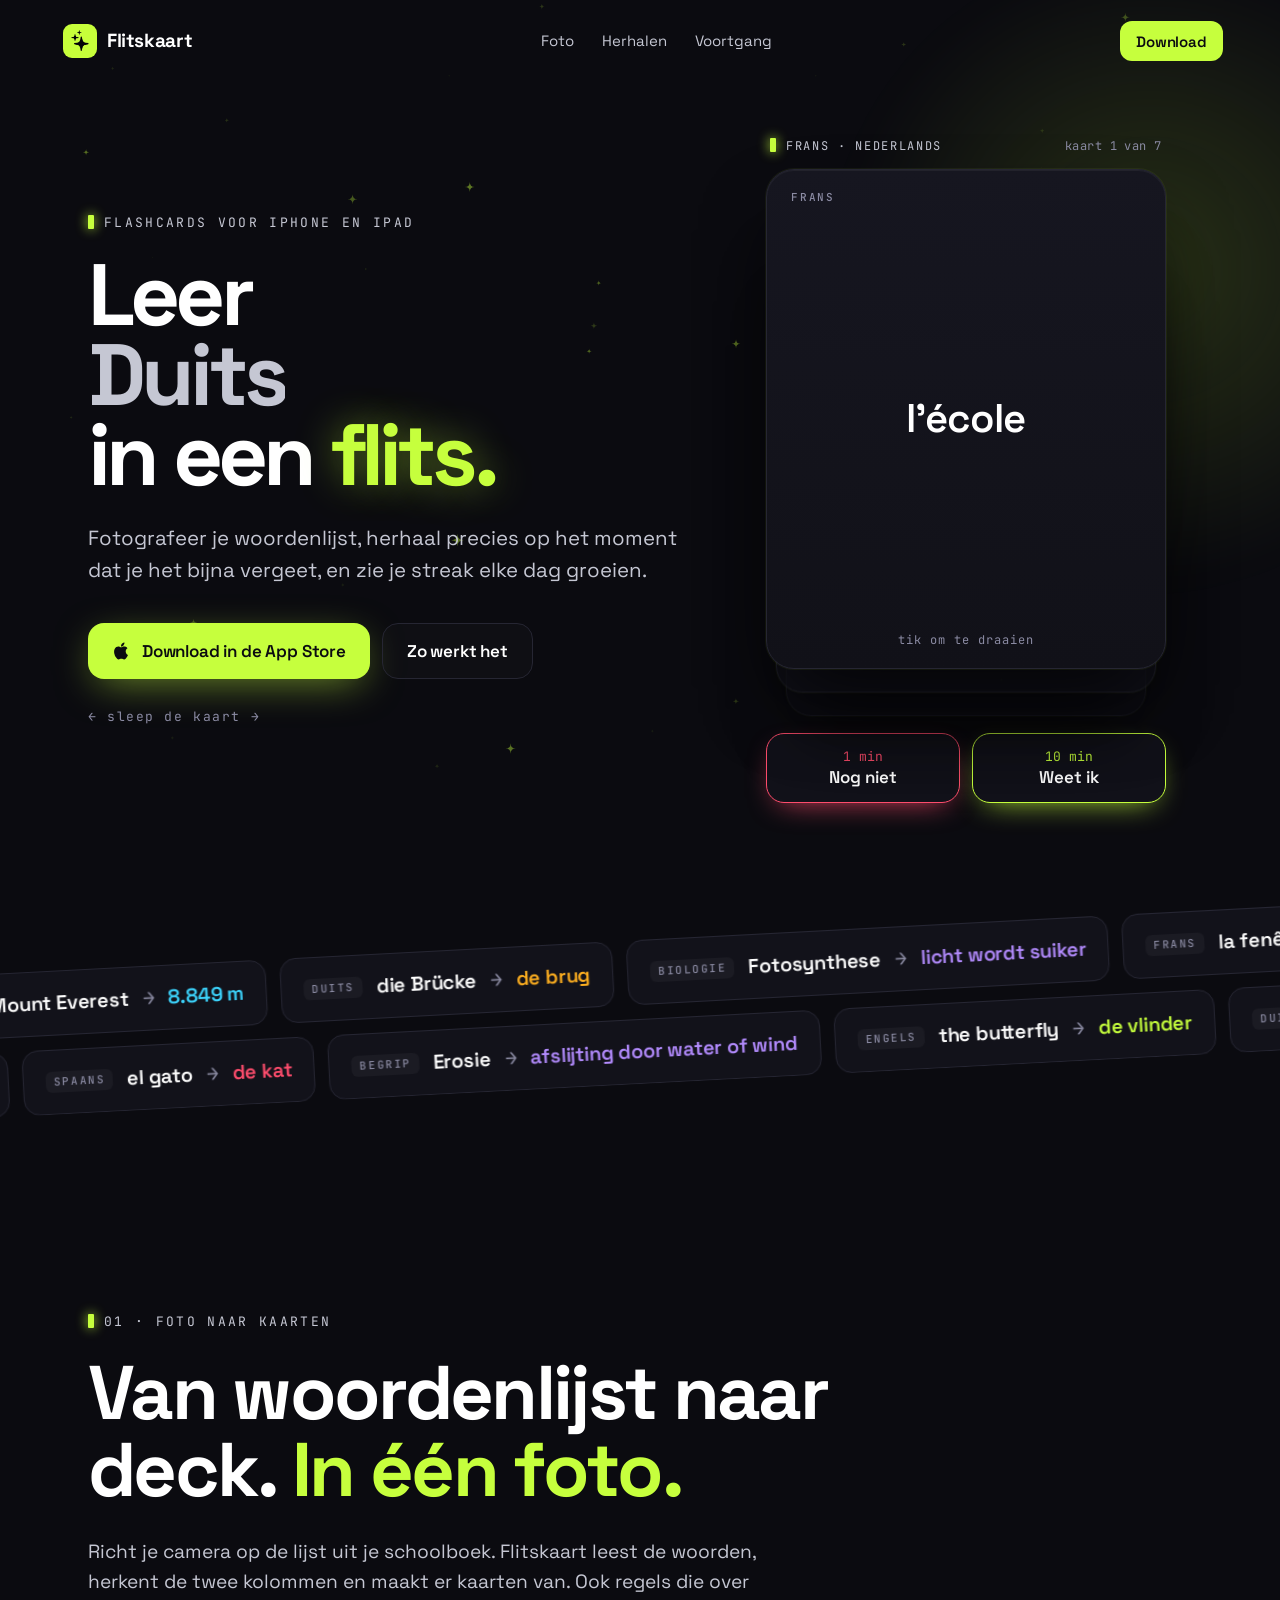
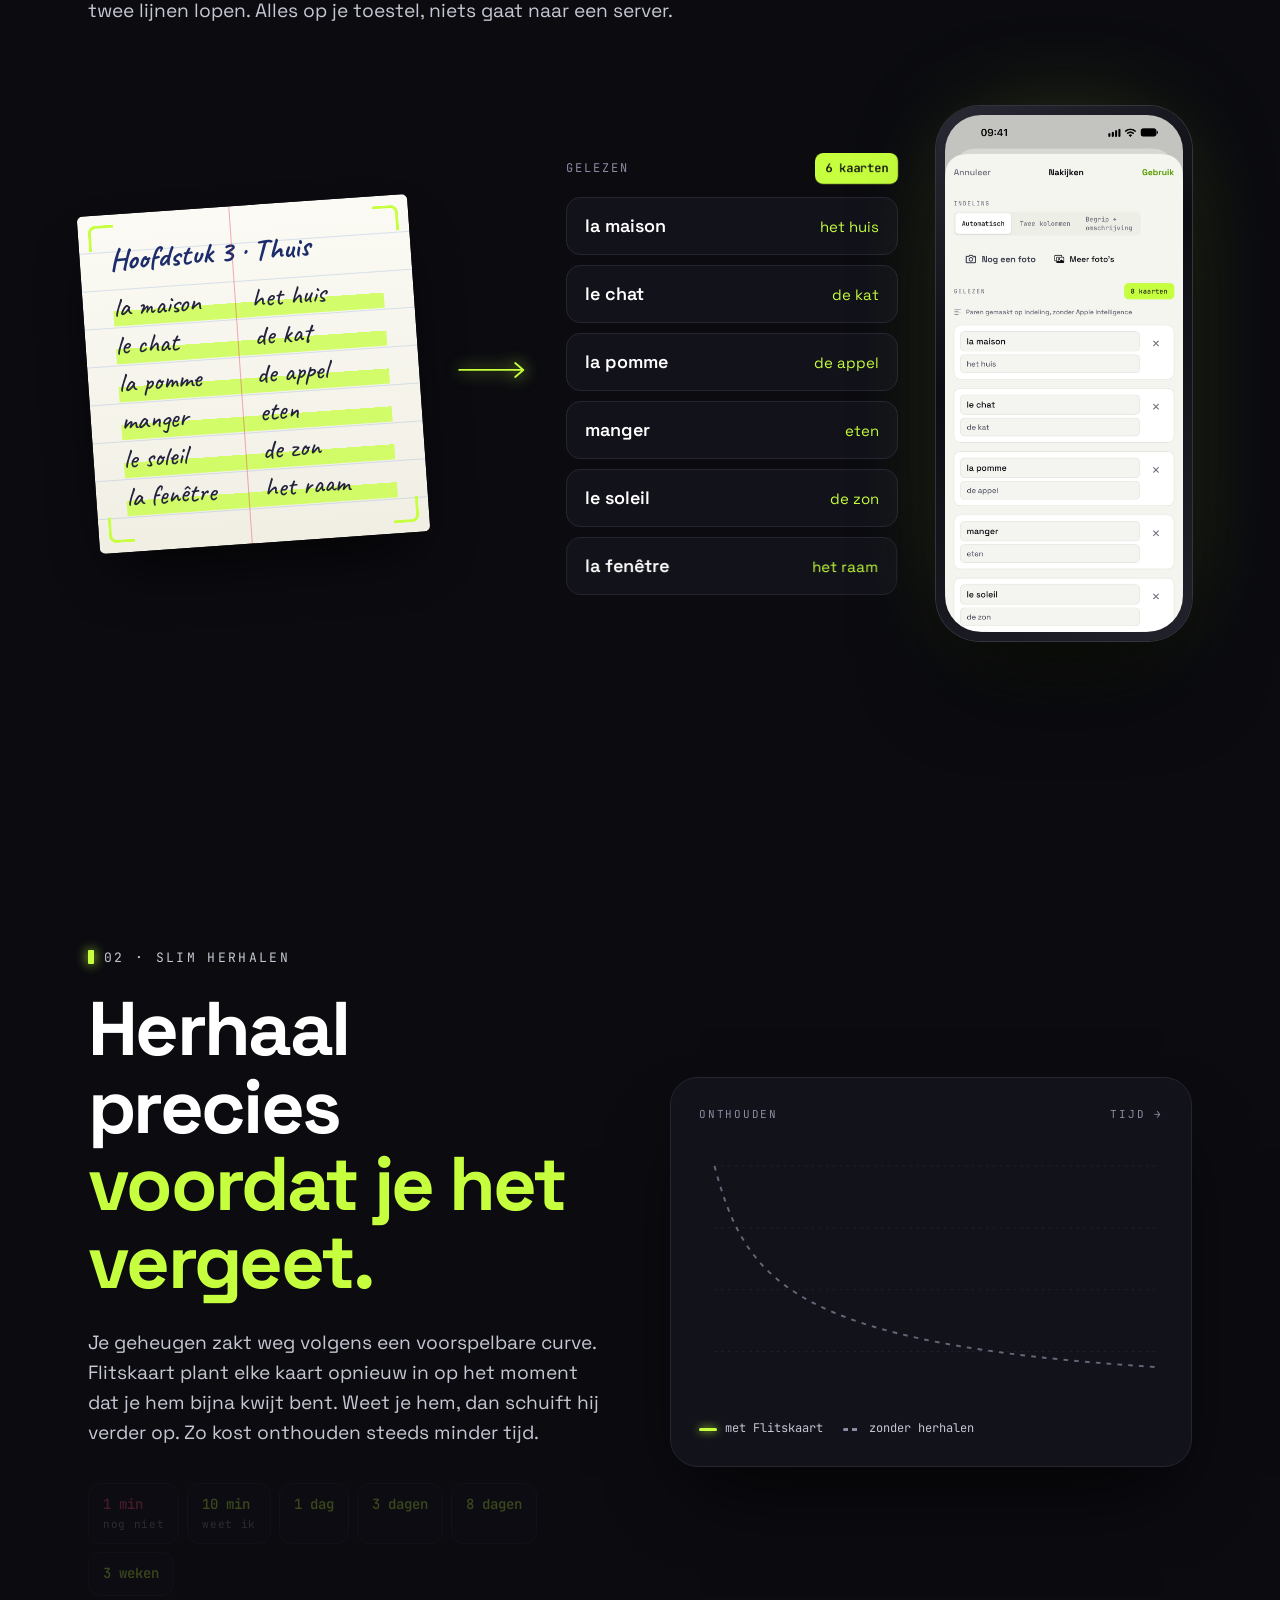
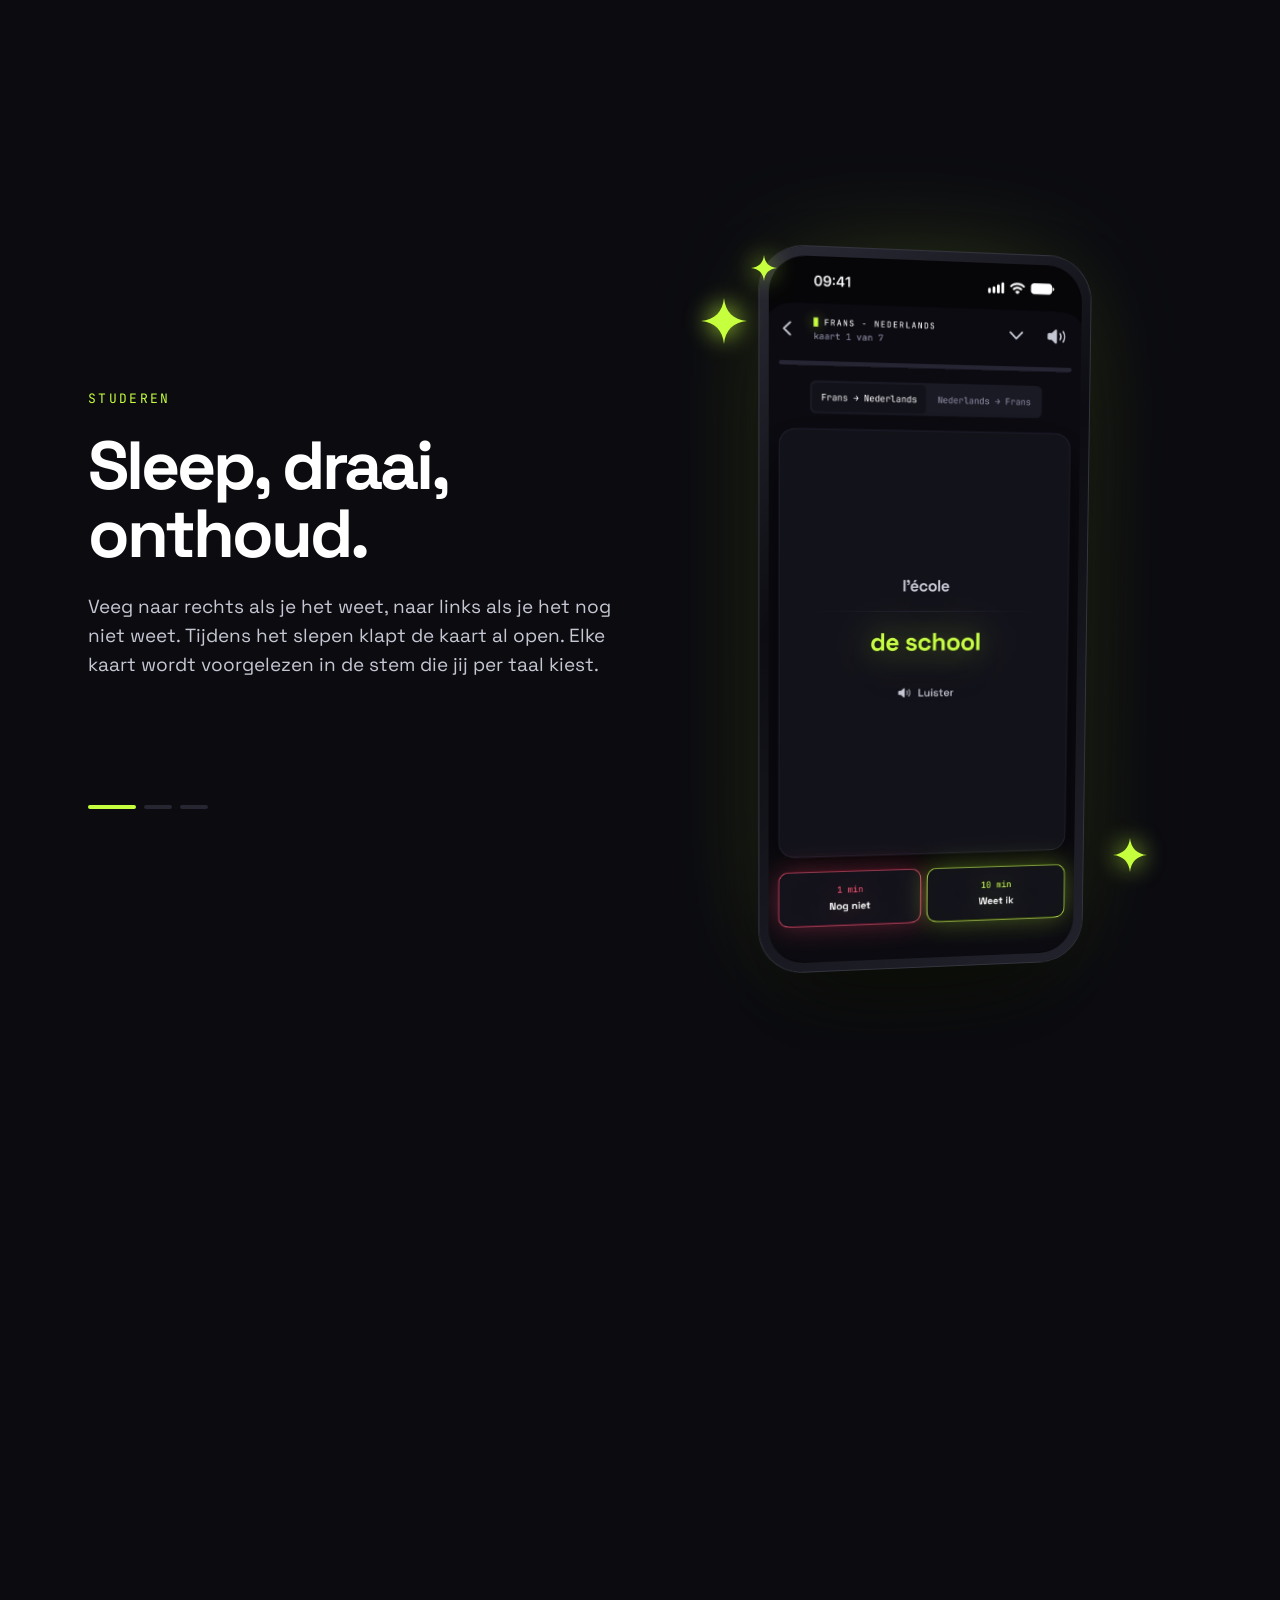
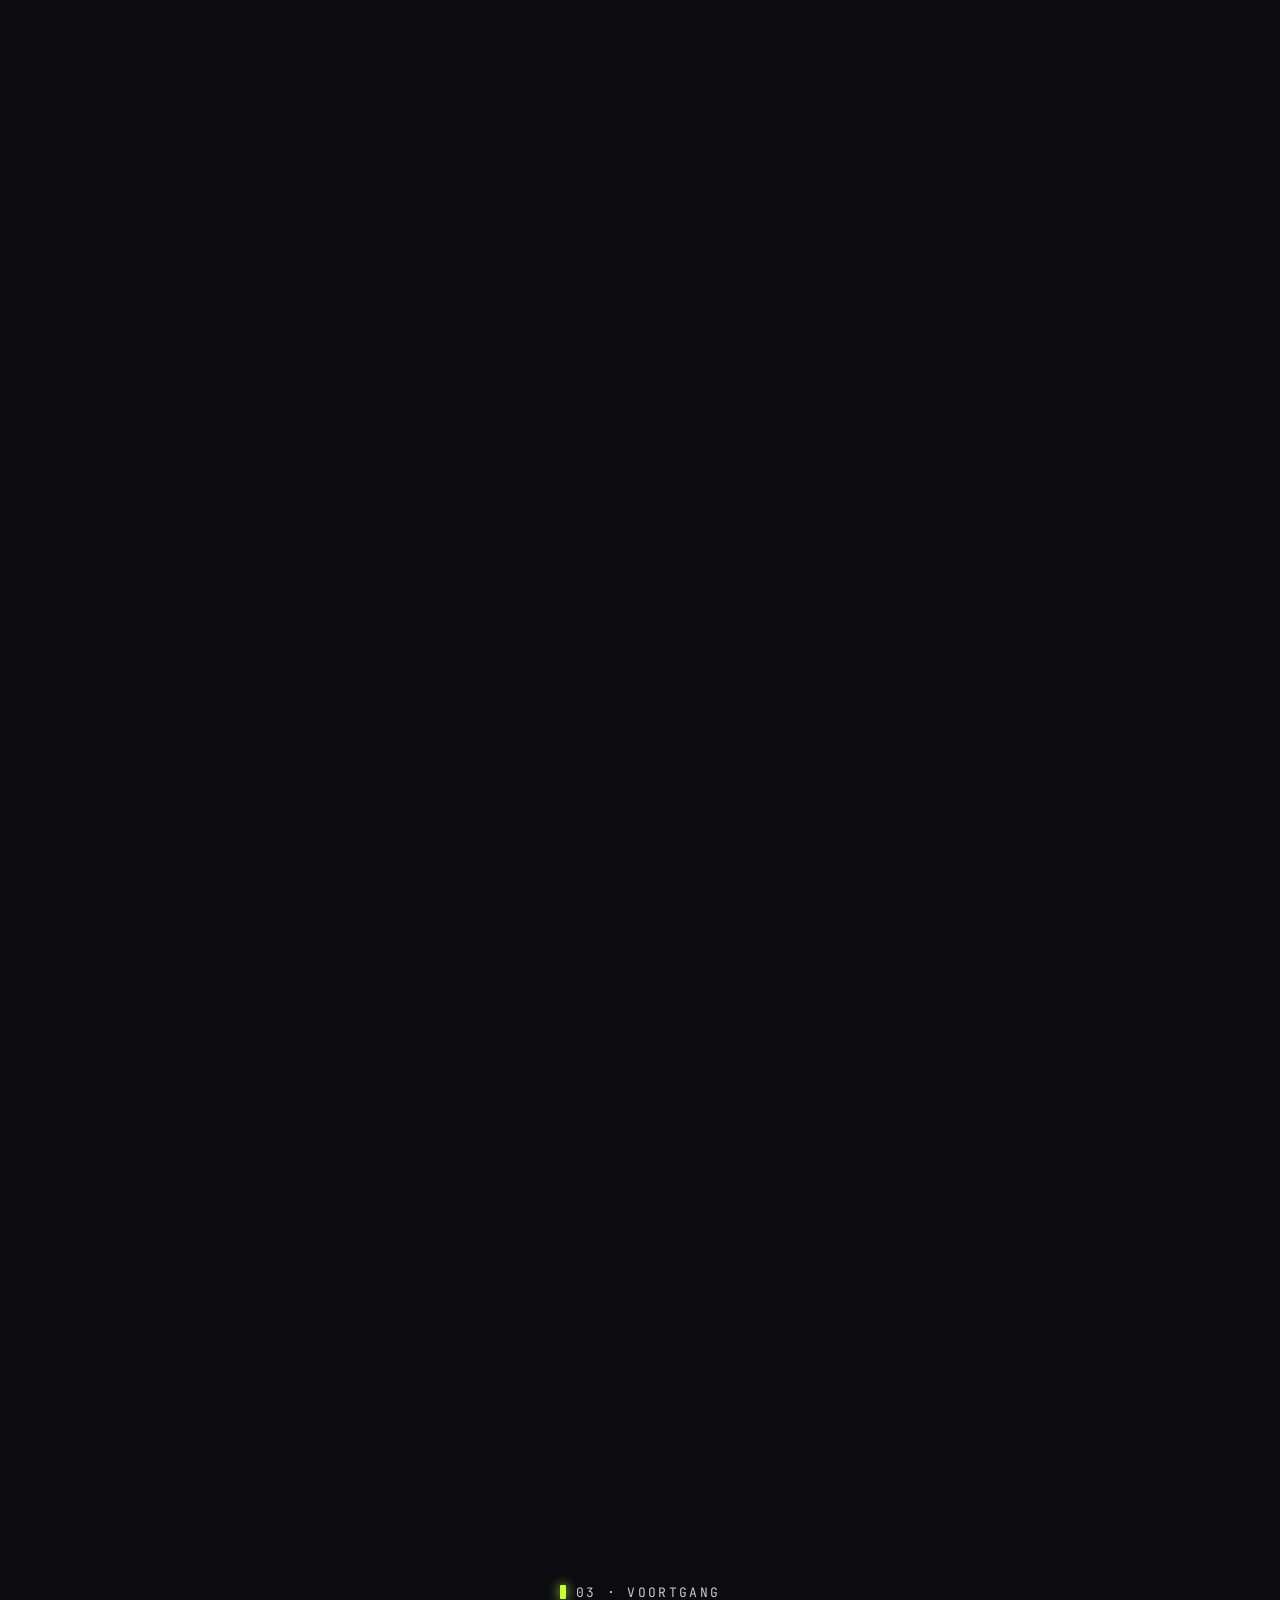
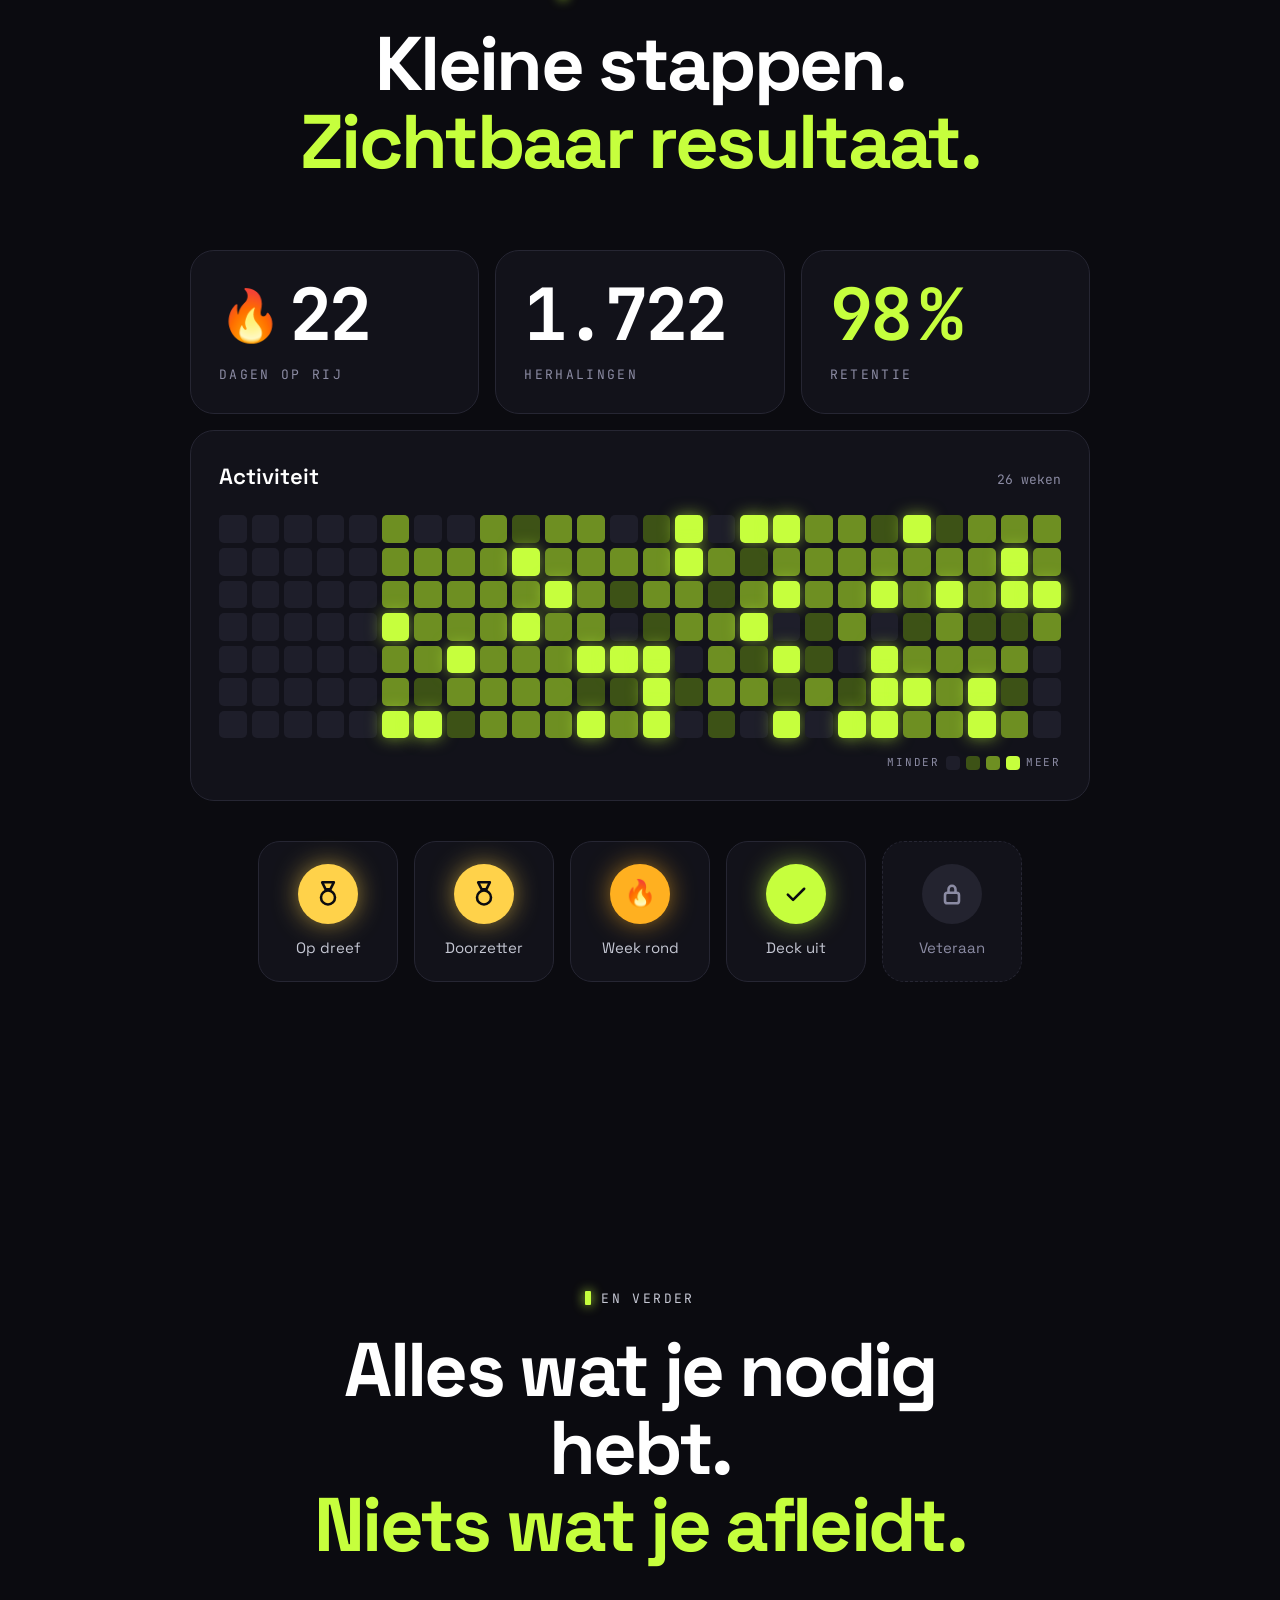
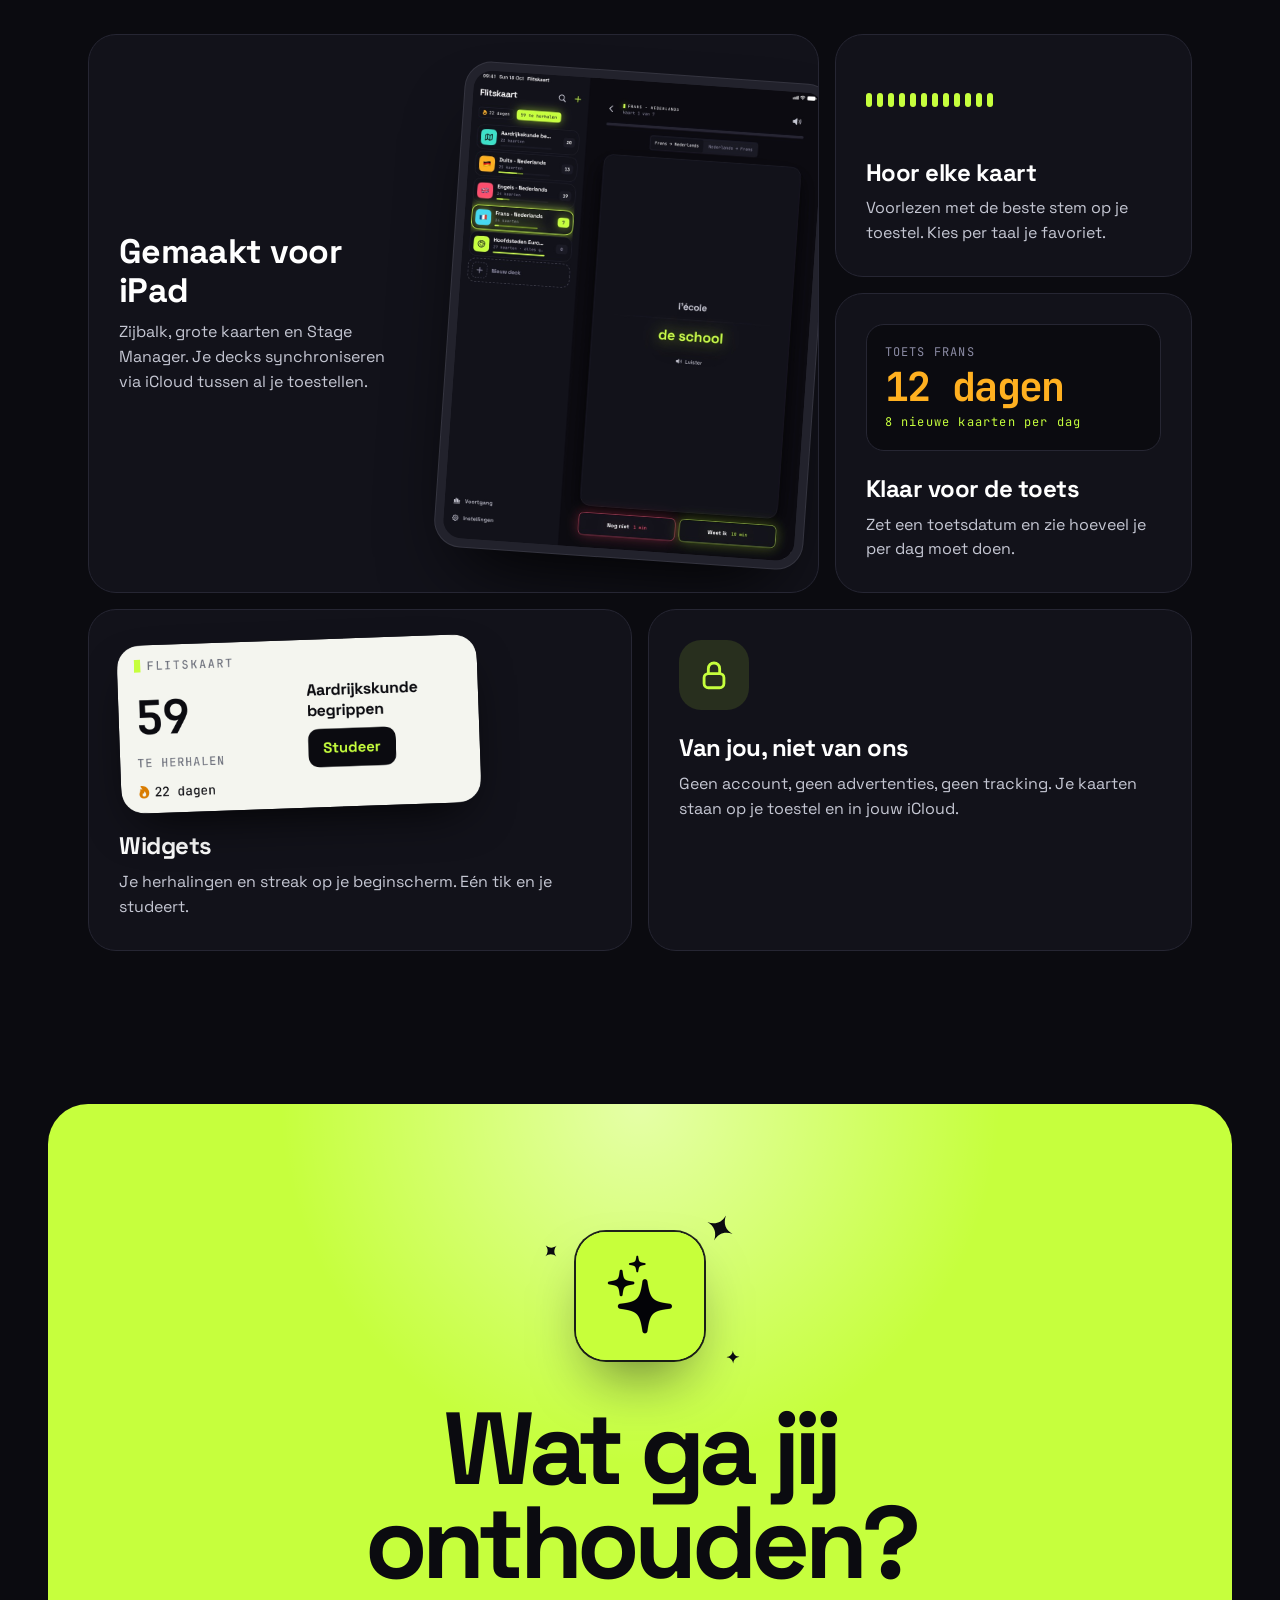
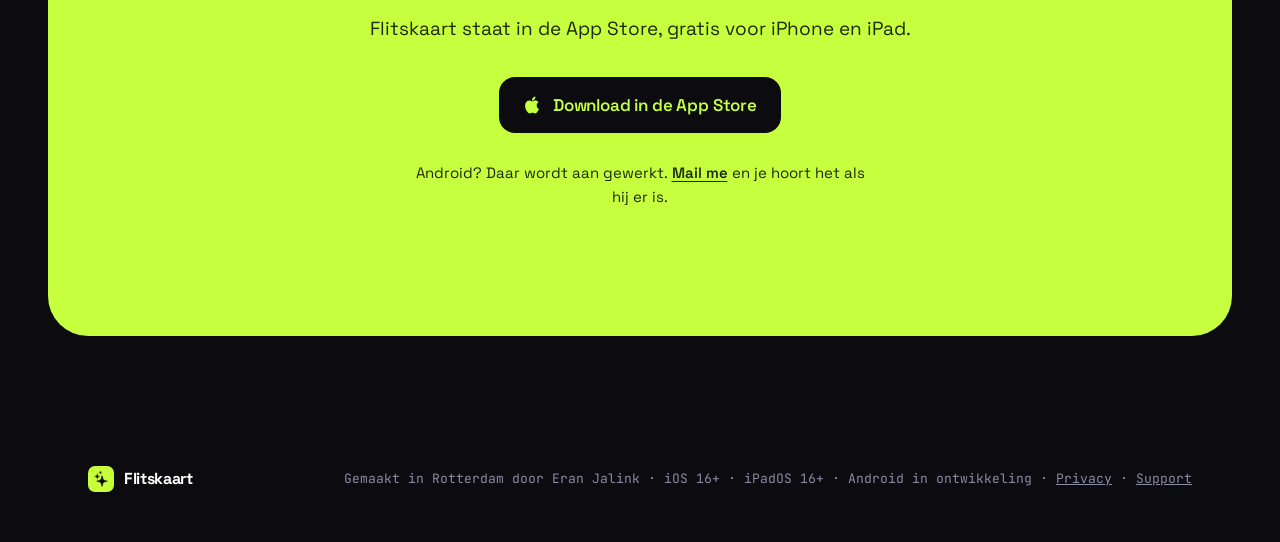
==== commit 716e754c: "Flitskaart: live in de App Store, Android in ontwikkeling, mail naar flitskaart@jal.ink" ====
--- a/flitskaart/index.html
+++ b/flitskaart/index.html
@@ -6,6 +6,7 @@
   <title>Flitskaart: leer alles, in een flits</title>
   <meta name="description" content="Flitskaart is een flashcard-app voor iPhone en iPad. Fotografeer je woordenlijst, herhaal slim op het juiste moment en zie je streak groeien. Voor talen, topografie en elk begrip dat je wilt onthouden.">
   <meta name="theme-color" content="#0B0B10">
+  <meta name="apple-itunes-app" content="app-id=6811622812">
   <meta property="og:title" content="Flitskaart: leer alles, in een flits">
   <meta property="og:description" content="Flashcards voor iPhone en iPad. Foto van je woordenlijst, slim herhalen, streaks en badges.">
   <meta property="og:type" content="website">
@@ -17,7 +18,7 @@
   <link rel="preconnect" href="https://fonts.googleapis.com">
   <link rel="preconnect" href="https://fonts.gstatic.com" crossorigin>
   <link href="https://fonts.googleapis.com/css2?family=Caveat:wght@500;700&family=JetBrains+Mono:wght@400;500;700&family=Space+Grotesk:wght@400;500;600;700&display=swap" rel="stylesheet">
-  <link rel="stylesheet" href="styles.css?v=2">
+  <link rel="stylesheet" href="styles.css?v=3">
   <script>document.documentElement.classList.add('js')</script>
 </head>
 <body>
@@ -37,7 +38,7 @@
       <a href="#herhalen">Herhalen</a>
       <a href="#voortgang">Voortgang</a>
     </nav>
-    <a class="btn btn-small" href="#download">Download</a>
+    <a class="btn btn-small" href="https://apps.apple.com/nl/app/flitskaart/id6811622812">Download</a>
   </header>
 
   <main id="top">
@@ -55,9 +56,9 @@
         </h1>
         <p class="hero-sub">Fotografeer je woordenlijst, herhaal precies op het moment dat je het bijna vergeet, en zie je streak elke dag groeien.</p>
         <div class="hero-ctas">
-          <a class="btn btn-primary" href="#download">
+          <a class="btn btn-primary" href="https://apps.apple.com/nl/app/flitskaart/id6811622812">
             <svg viewBox="0 0 24 24" width="20" height="20" aria-hidden="true"><path fill="currentColor" d="M16.4 12.6c0-2.6 2.1-3.8 2.2-3.9-1.2-1.8-3.1-2-3.7-2-1.6-.2-3.1.9-3.9.9-.8 0-2-.9-3.4-.9-1.7 0-3.3 1-4.2 2.6-1.8 3.1-.5 7.7 1.3 10.2.9 1.2 1.9 2.6 3.2 2.6 1.3-.1 1.8-.8 3.3-.8s2 .8 3.4.8c1.4 0 2.3-1.3 3.1-2.5 1-1.4 1.4-2.8 1.4-2.9 0 0-2.7-1-2.7-4.1zM13.9 5c.7-.9 1.2-2 1-3.2-1 0-2.3.7-3 1.6-.7.8-1.2 2-1.1 3.1 1.2.1 2.3-.6 3.1-1.5z"/></svg>
-            Binnenkort in de App Store
+            Download in de App Store
           </a>
           <a class="btn btn-ghost" href="#hoe">Zo werkt het</a>
         </div>
@@ -257,17 +258,21 @@
           <svg class="cta-spark s3" aria-hidden="true"><use href="#spark"/></svg>
         </div>
         <h2>Wat ga jij<br>onthouden?</h2>
-        <p>Flitskaart komt binnenkort naar de App Store, voor iPhone en iPad. Wil je nu al meedoen met de bèta via TestFlight?</p>
+        <p>Flitskaart staat in de App Store, gratis voor iPhone en iPad.</p>
         <div class="hero-ctas center">
-          <a class="btn btn-dark" href="mailto:eran@jal.ink?subject=Flitskaart%20b%C3%A8ta">Vraag een bètaplek aan</a>
-        </div>
+          <a class="btn btn-dark" href="https://apps.apple.com/nl/app/flitskaart/id6811622812">
+            <svg viewBox="0 0 24 24" width="20" height="20" aria-hidden="true"><path fill="currentColor" d="M16.4 12.6c0-2.6 2.1-3.8 2.2-3.9-1.2-1.8-3.1-2-3.7-2-1.6-.2-3.1.9-3.9.9-.8 0-2-.9-3.4-.9-1.7 0-3.3 1-4.2 2.6-1.8 3.1-.5 7.7 1.3 10.2.9 1.2 1.9 2.6 3.2 2.6 1.3-.1 1.8-.8 3.3-.8s2 .8 3.4.8c1.4 0 2.3-1.3 3.1-2.5 1-1.4 1.4-2.8 1.4-2.9 0 0-2.7-1-2.7-4.1zM13.9 5c.7-.9 1.2-2 1-3.2-1 0-2.3.7-3 1.6-.7.8-1.2 2-1.1 3.1 1.2.1 2.3-.6 3.1-1.5z"/></svg>
+            Download in de App Store
+          </a>
+        </div>
+        <p class="cta-android">Android? Daar wordt aan gewerkt. <a href="mailto:flitskaart@jal.ink?subject=Flitskaart%20voor%20Android">Mail me</a> en je hoort het als hij er is.</p>
       </div>
     </section>
   </main>
 
   <footer class="footer">
     <div class="brand"><img src="img/icon.png" alt="" width="26" height="26"><span>Flitskaart</span></div>
-    <p class="mono dim">Gemaakt in Rotterdam door Eran Jalink · iOS 16+ · iPadOS 16+ · <a href="https://apps.jal.ink/flitskaart/privacy/">Privacy</a> · <a href="https://apps.jal.ink/flitskaart/support/">Support</a></p>
+    <p class="mono dim">Gemaakt in Rotterdam door Eran Jalink · iOS 16+ · iPadOS 16+ · Android in ontwikkeling · <a href="https://apps.jal.ink/flitskaart/privacy/">Privacy</a> · <a href="https://apps.jal.ink/flitskaart/support/">Support</a></p>
   </footer>
 
   <script src="vendor/motion.js"></script>
--- a/flitskaart/styles.css
+++ b/flitskaart/styles.css
@@ -326,6 +326,8 @@
 .cta-inner::before { content: ""; position: absolute; inset: 0; background: radial-gradient(600px circle at 50% 0%, rgba(255,255,255,.55), transparent 60%); pointer-events: none; }
 .cta h2 { font-size: clamp(48px, 8vw, 110px); letter-spacing: -0.055em; line-height: .92; margin: 34px 0 24px; position: relative; }
 .cta p { font-size: 19px; max-width: 30em; margin: 0 auto 34px; position: relative; color: #1f2a08; }
+.cta .cta-android { font-size: 15px; margin: 28px auto 0; }
+.cta-android a { color: inherit; font-weight: 600; text-decoration: underline; text-underline-offset: 3px; }
 .cta-icon { position: relative; display: inline-block; }
 .cta-icon img { width: 128px; height: 128px; border-radius: 30px; box-shadow: 0 0 0 2px rgba(11,11,16,.9), 0 30px 60px -20px rgba(11,11,16,.6); }
 .cta-spark { position: absolute; fill: var(--bg); }
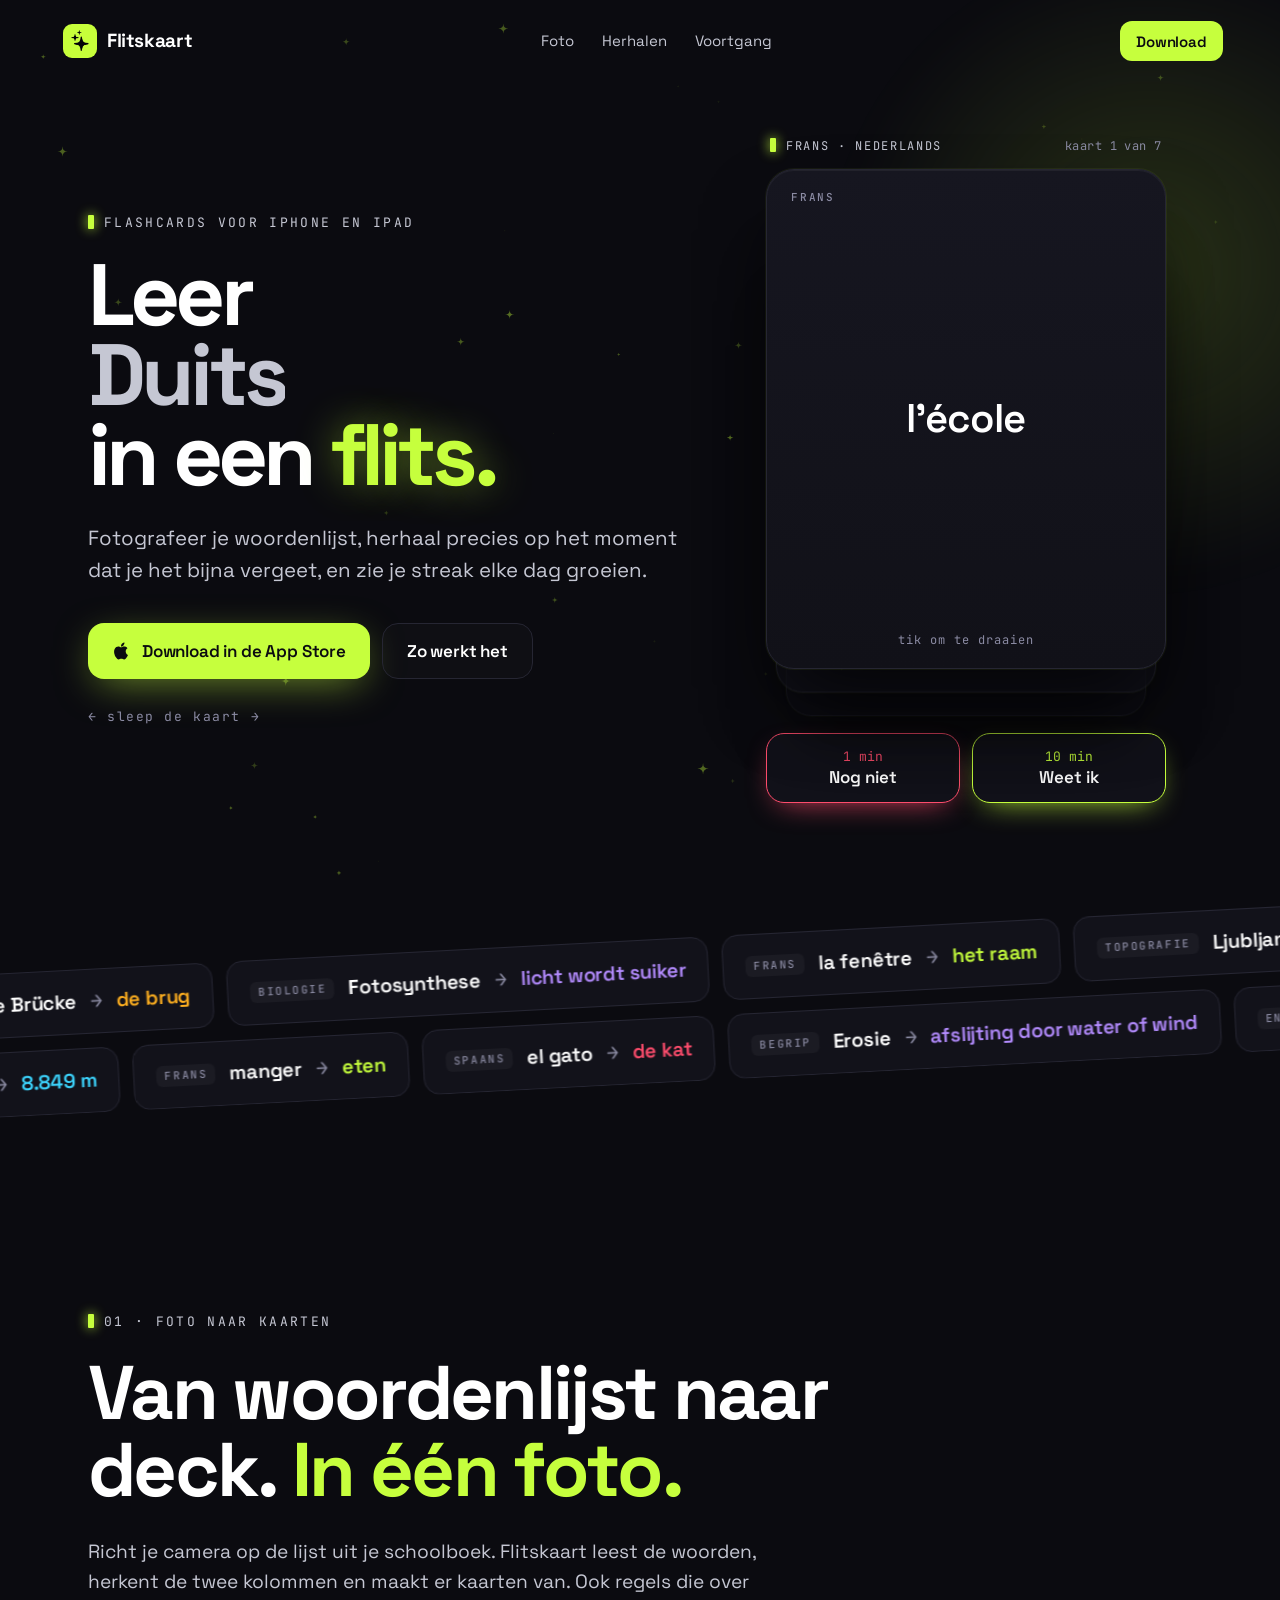
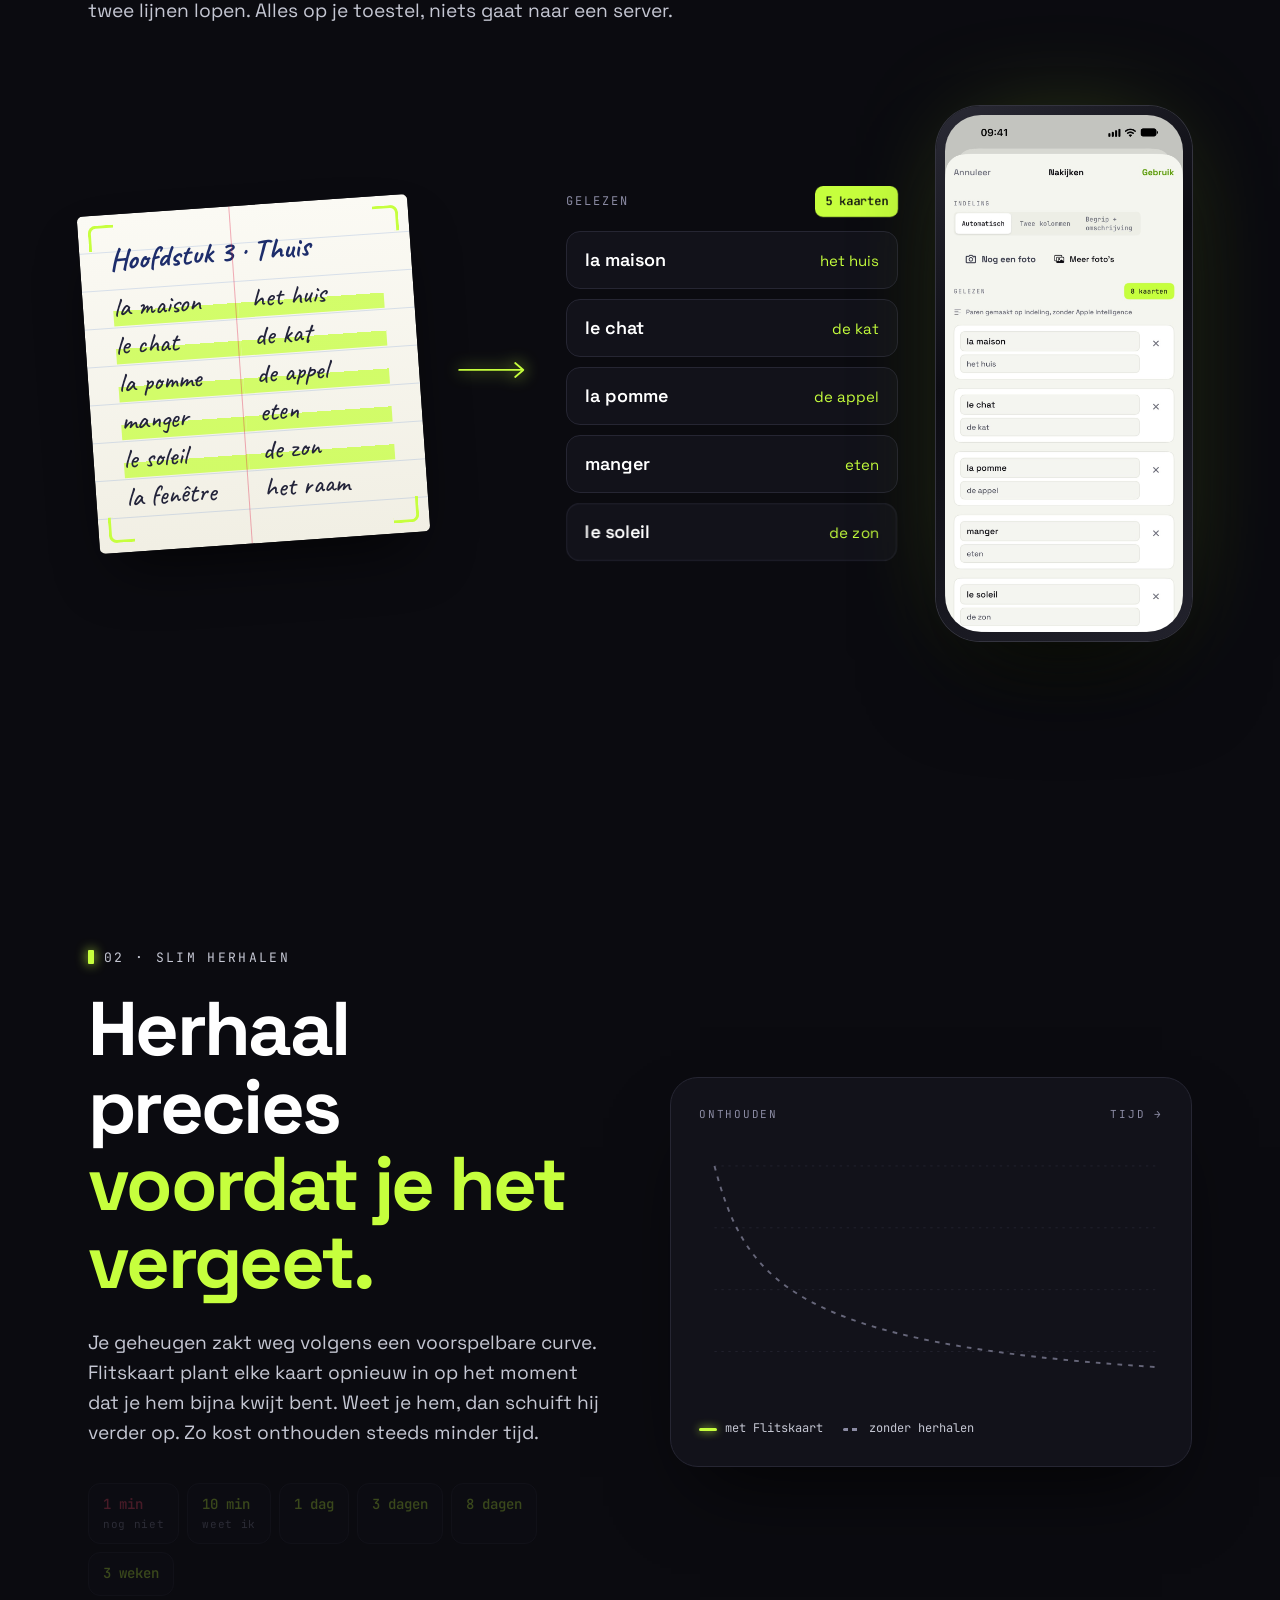
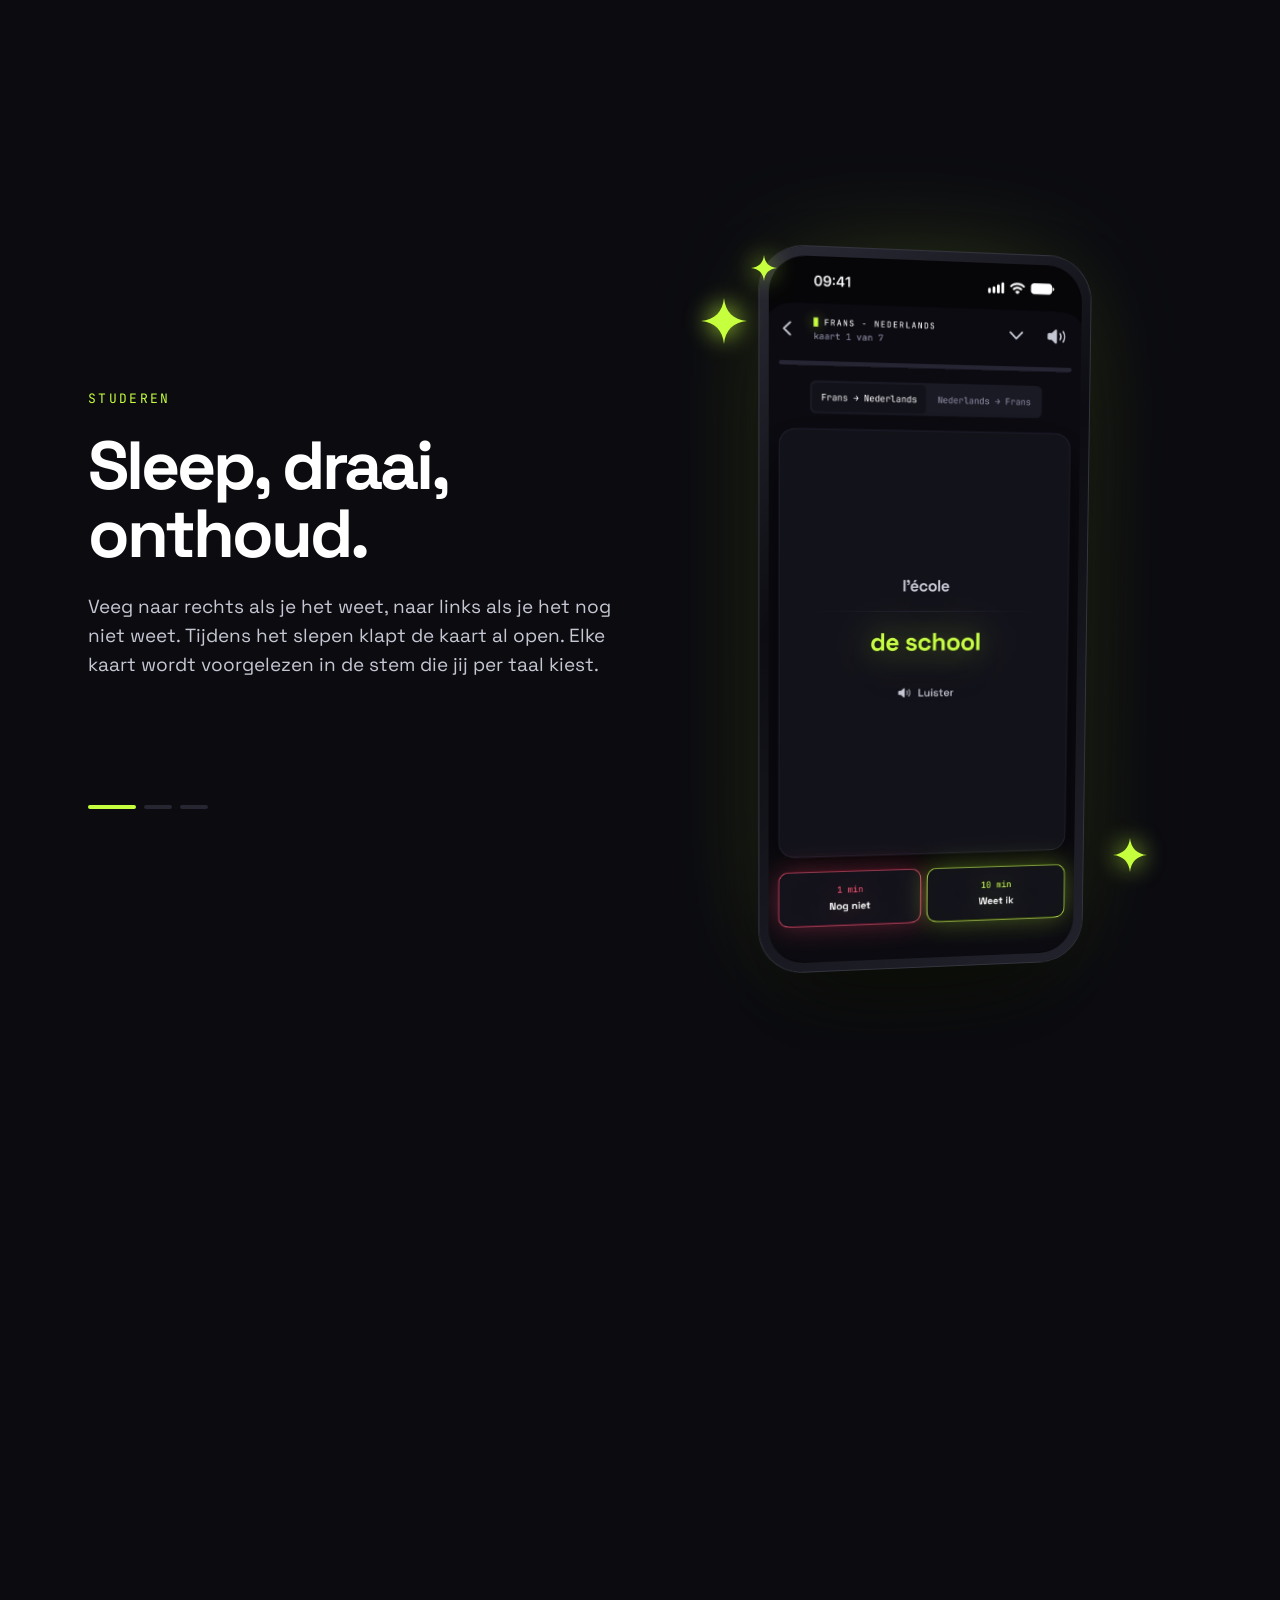
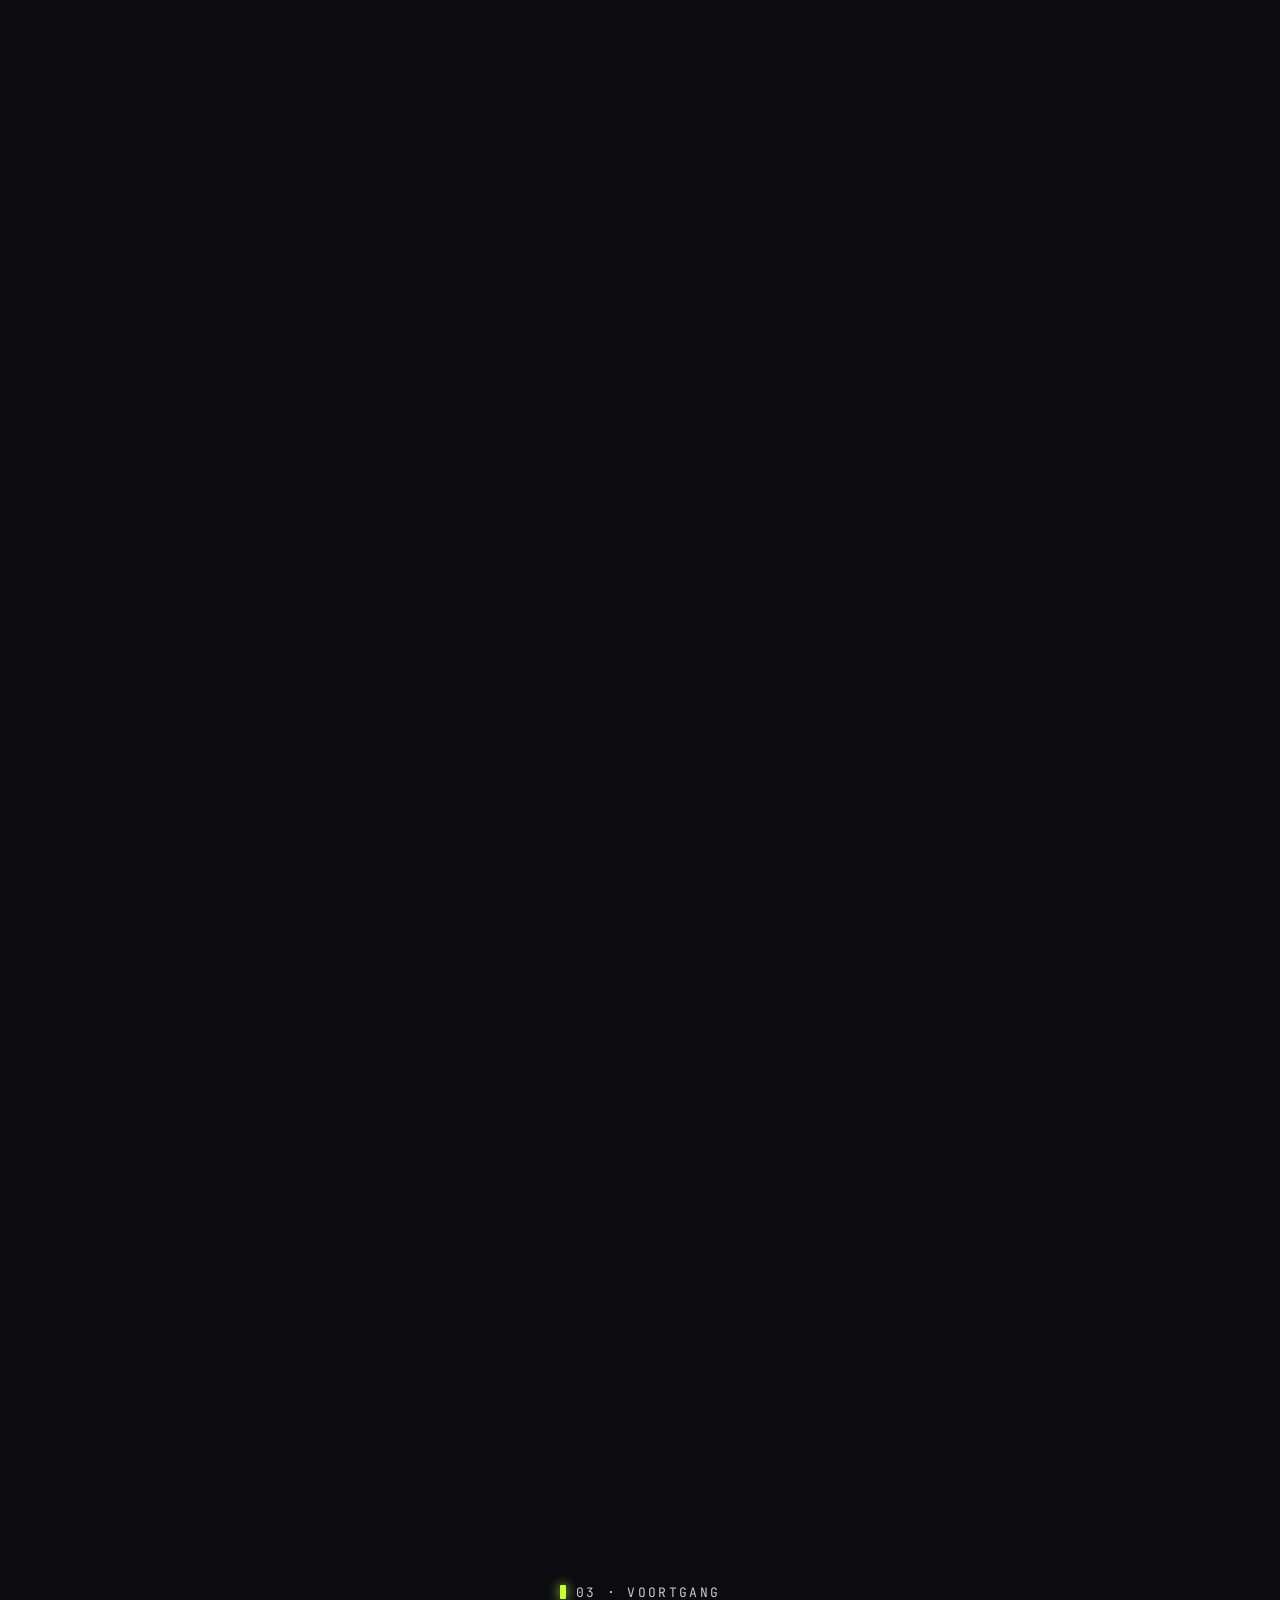
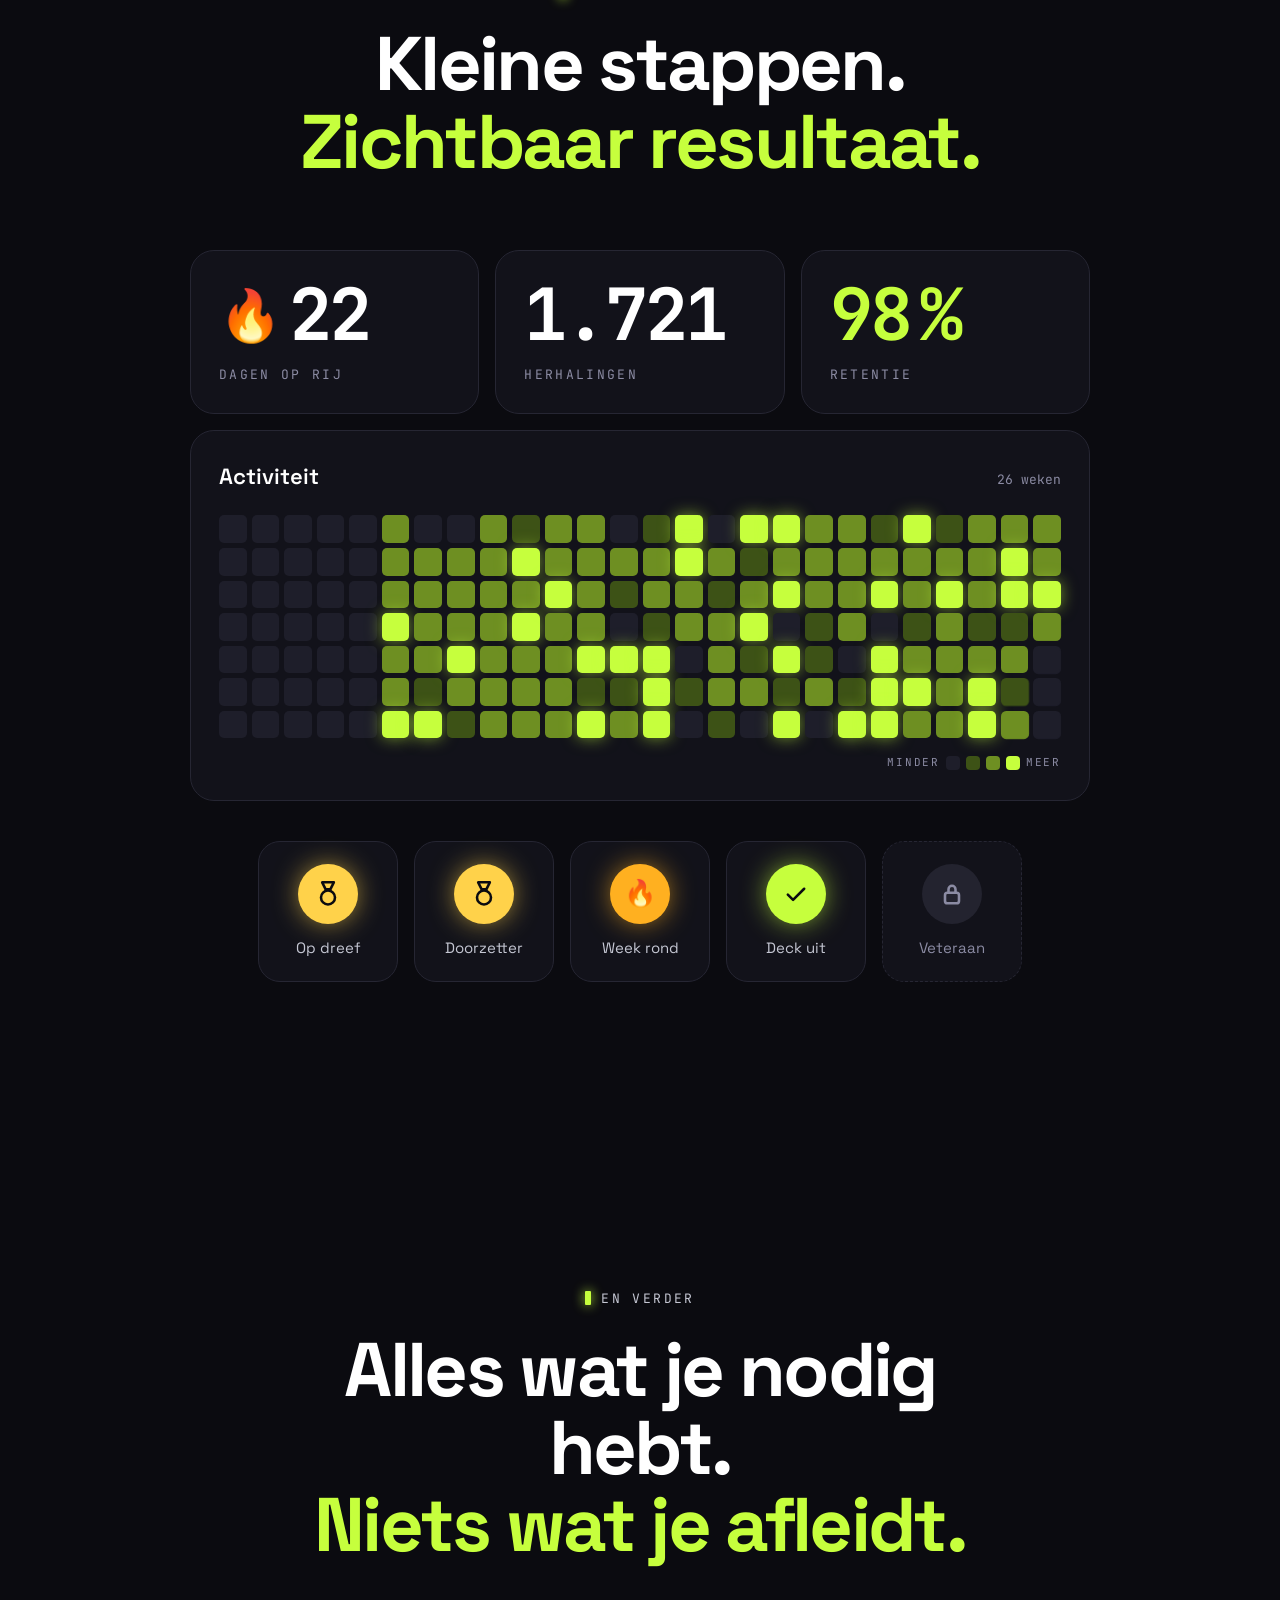
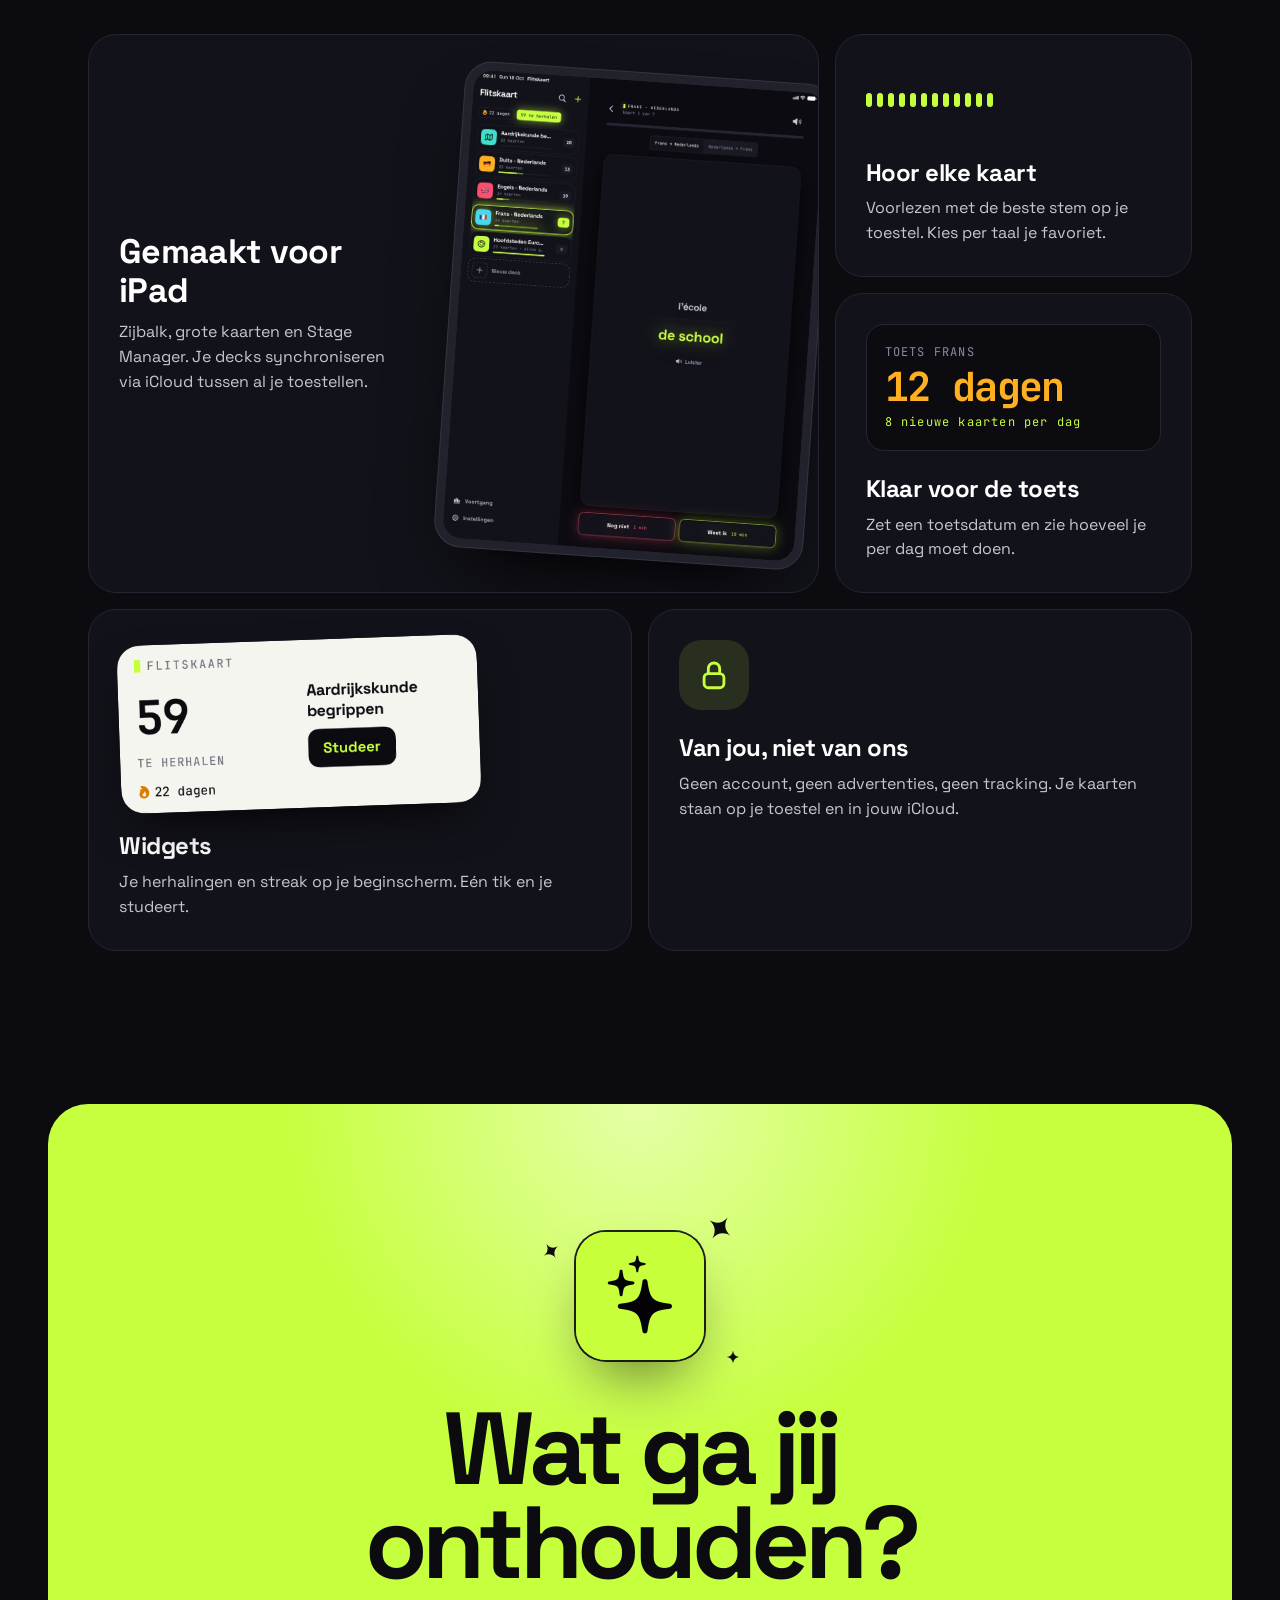
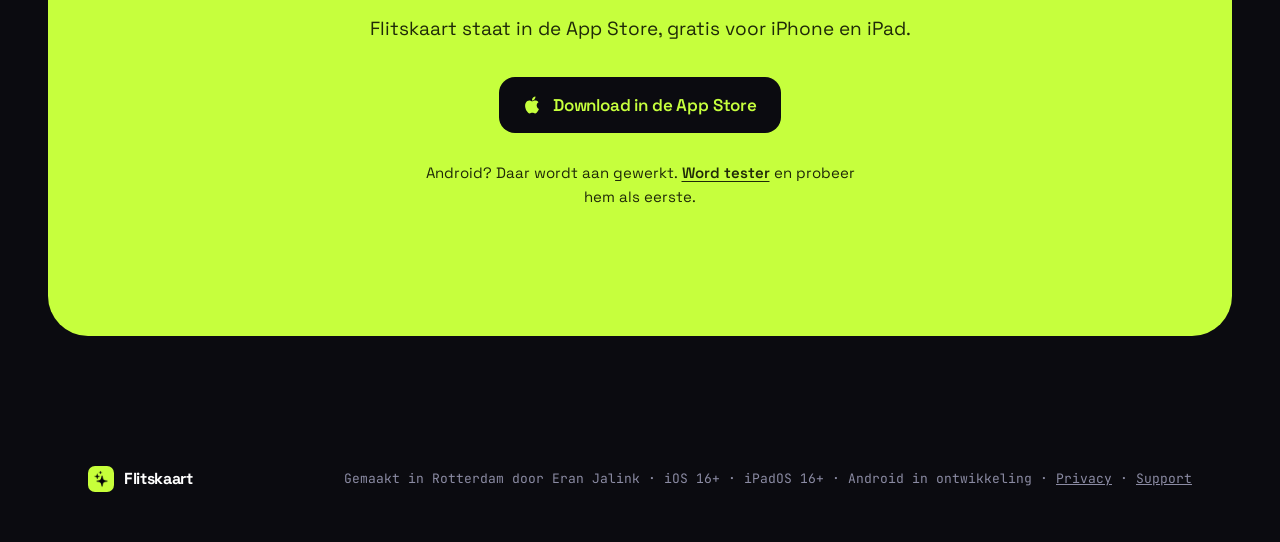
==== commit 2367e662: "Flitskaart: Android-testers via Google Group, privacy bijgewerkt" ====
--- a/flitskaart/index.html
+++ b/flitskaart/index.html
@@ -265,7 +265,7 @@
             Download in de App Store
           </a>
         </div>
-        <p class="cta-android">Android? Daar wordt aan gewerkt. <a href="mailto:flitskaart@jal.ink?subject=Flitskaart%20voor%20Android">Mail me</a> en je hoort het als hij er is.</p>
+        <p class="cta-android">Android? Daar wordt aan gewerkt. <a href="https://groups.google.com/g/flitskaart-testers">Word tester</a> en probeer hem als eerste.</p>
       </div>
     </section>
   </main>
